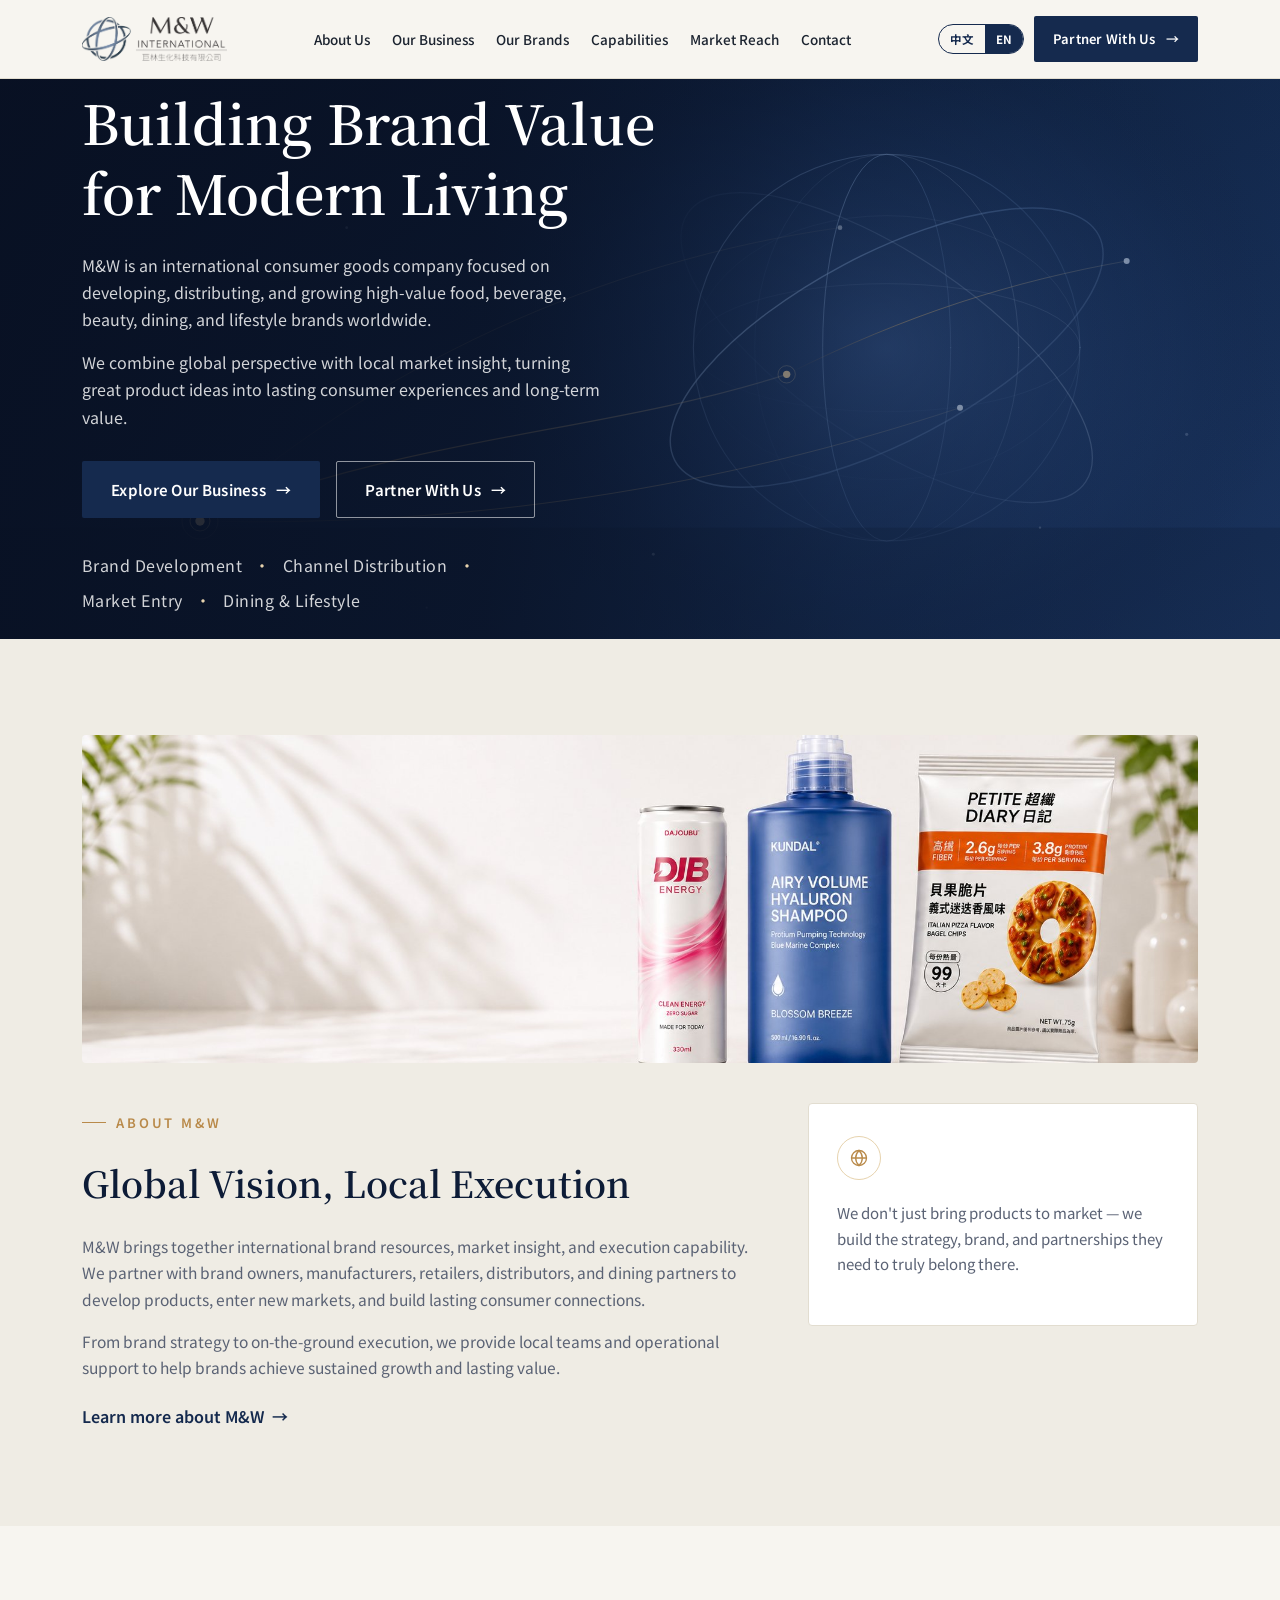
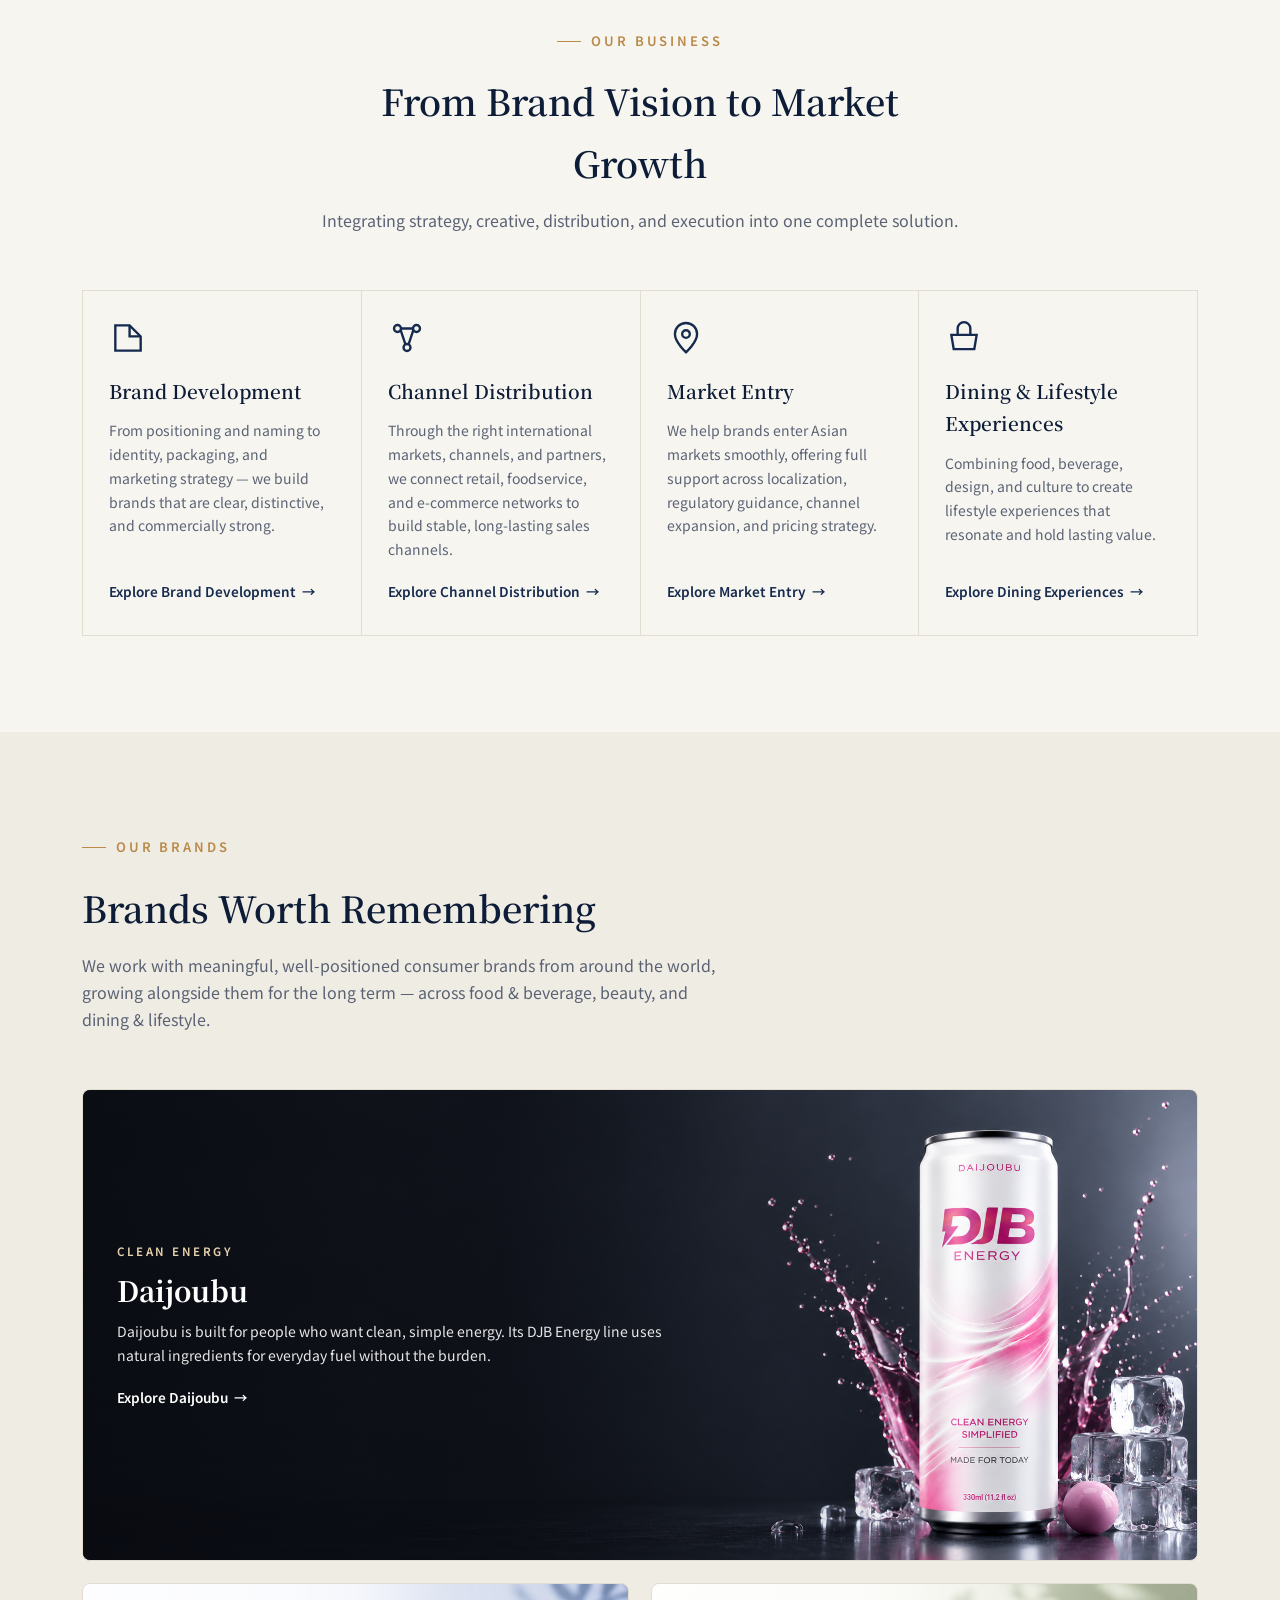
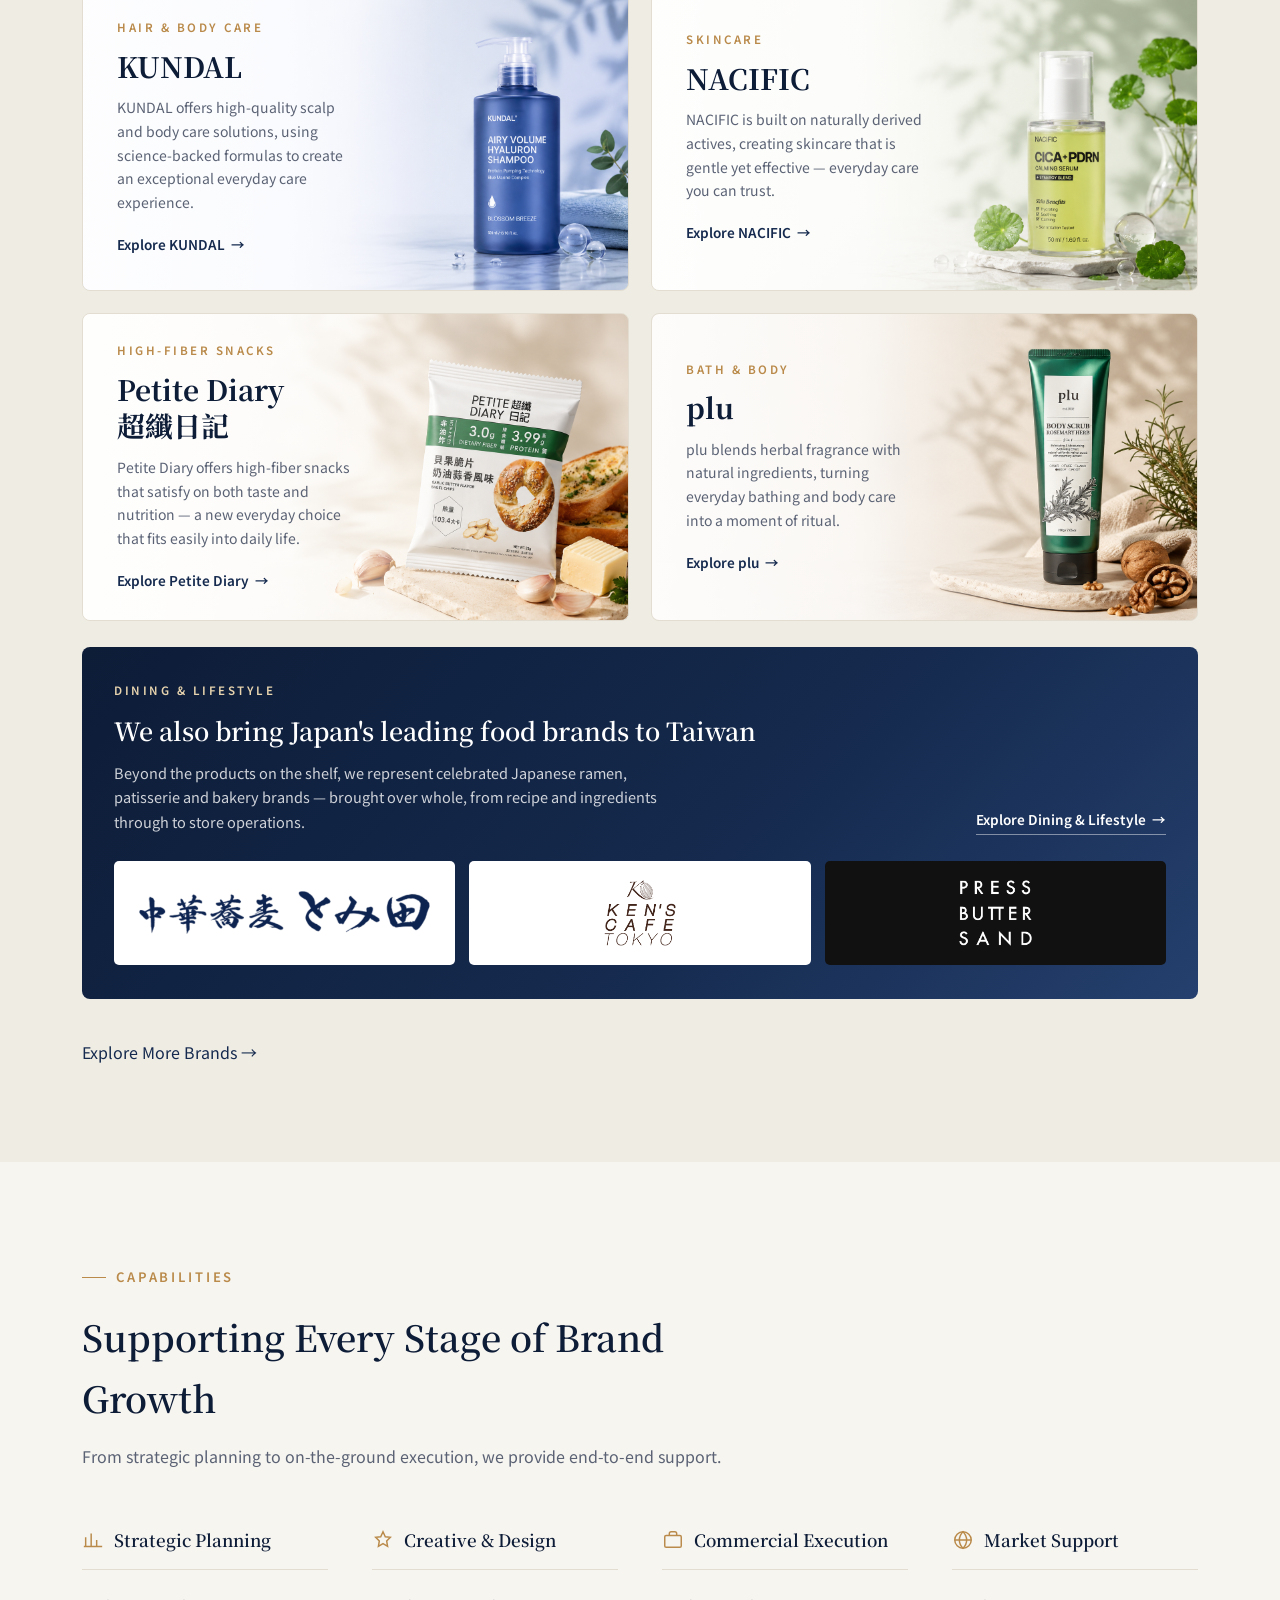
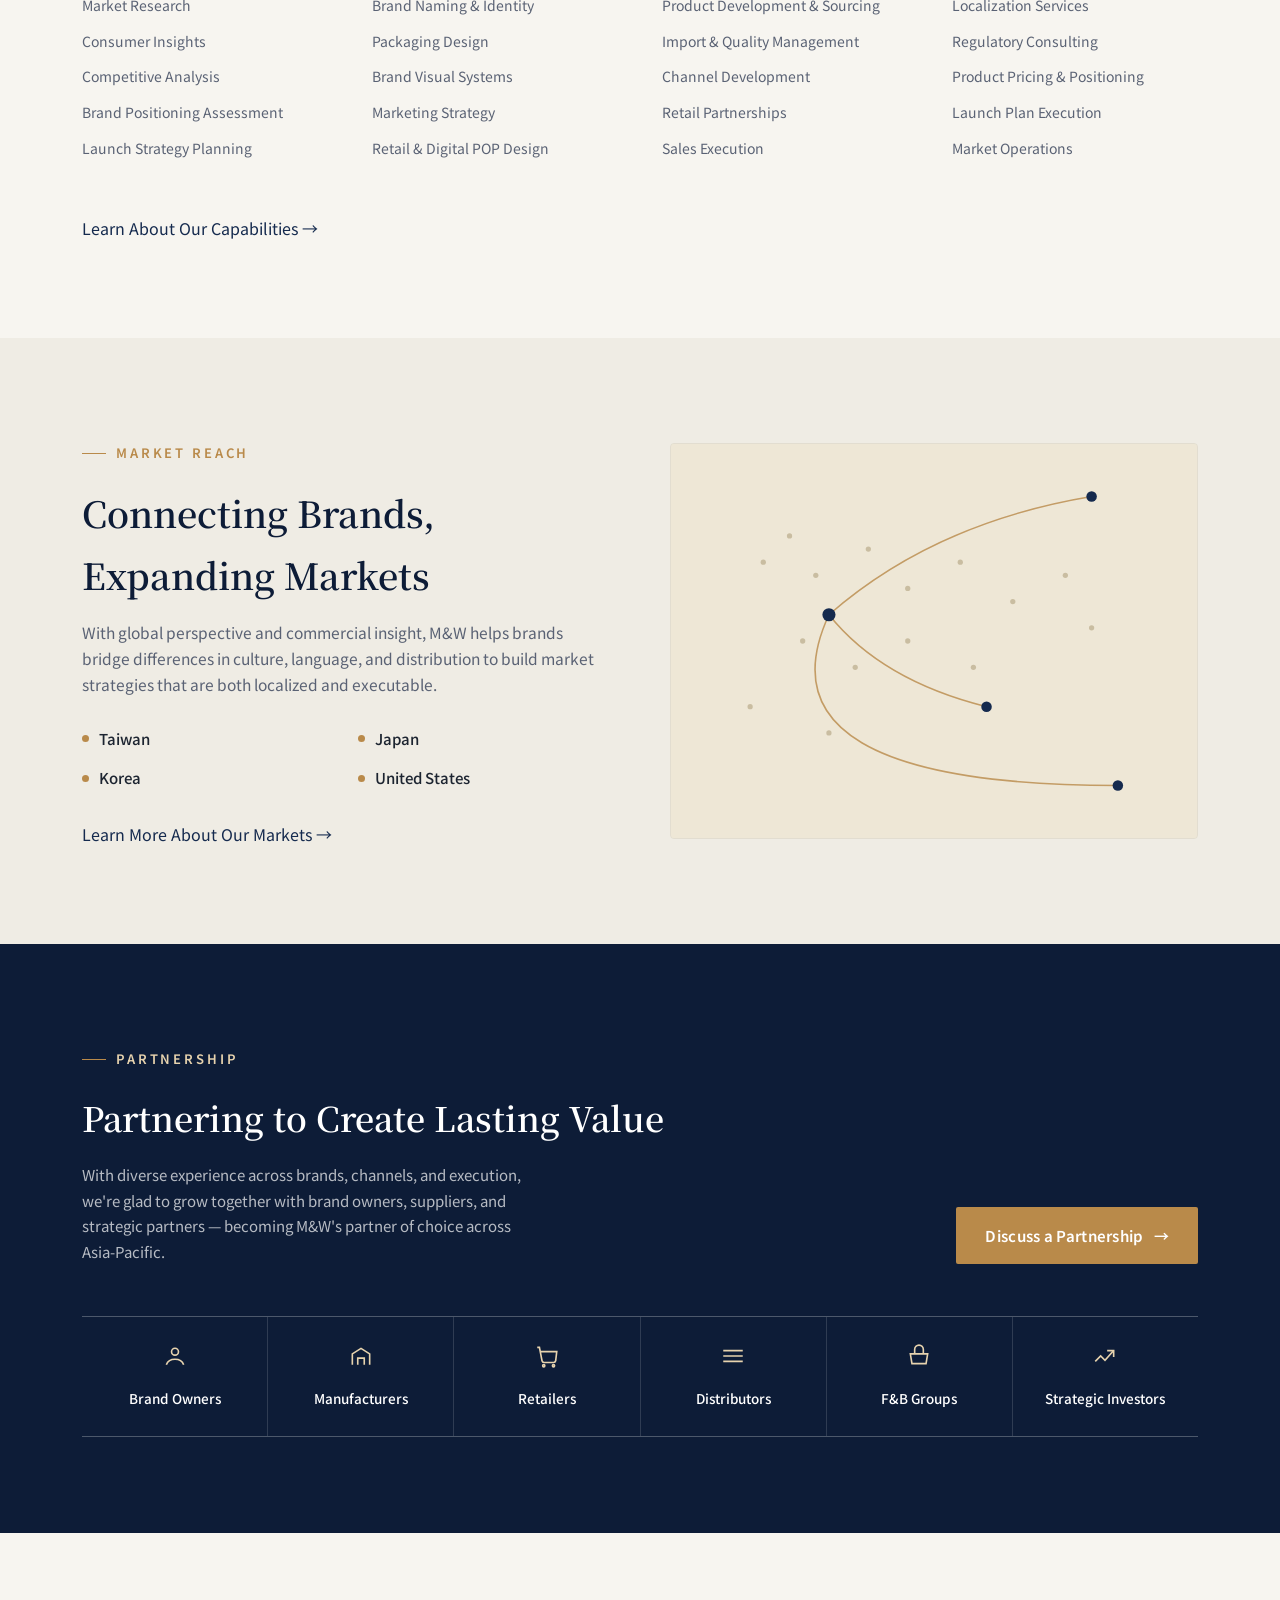
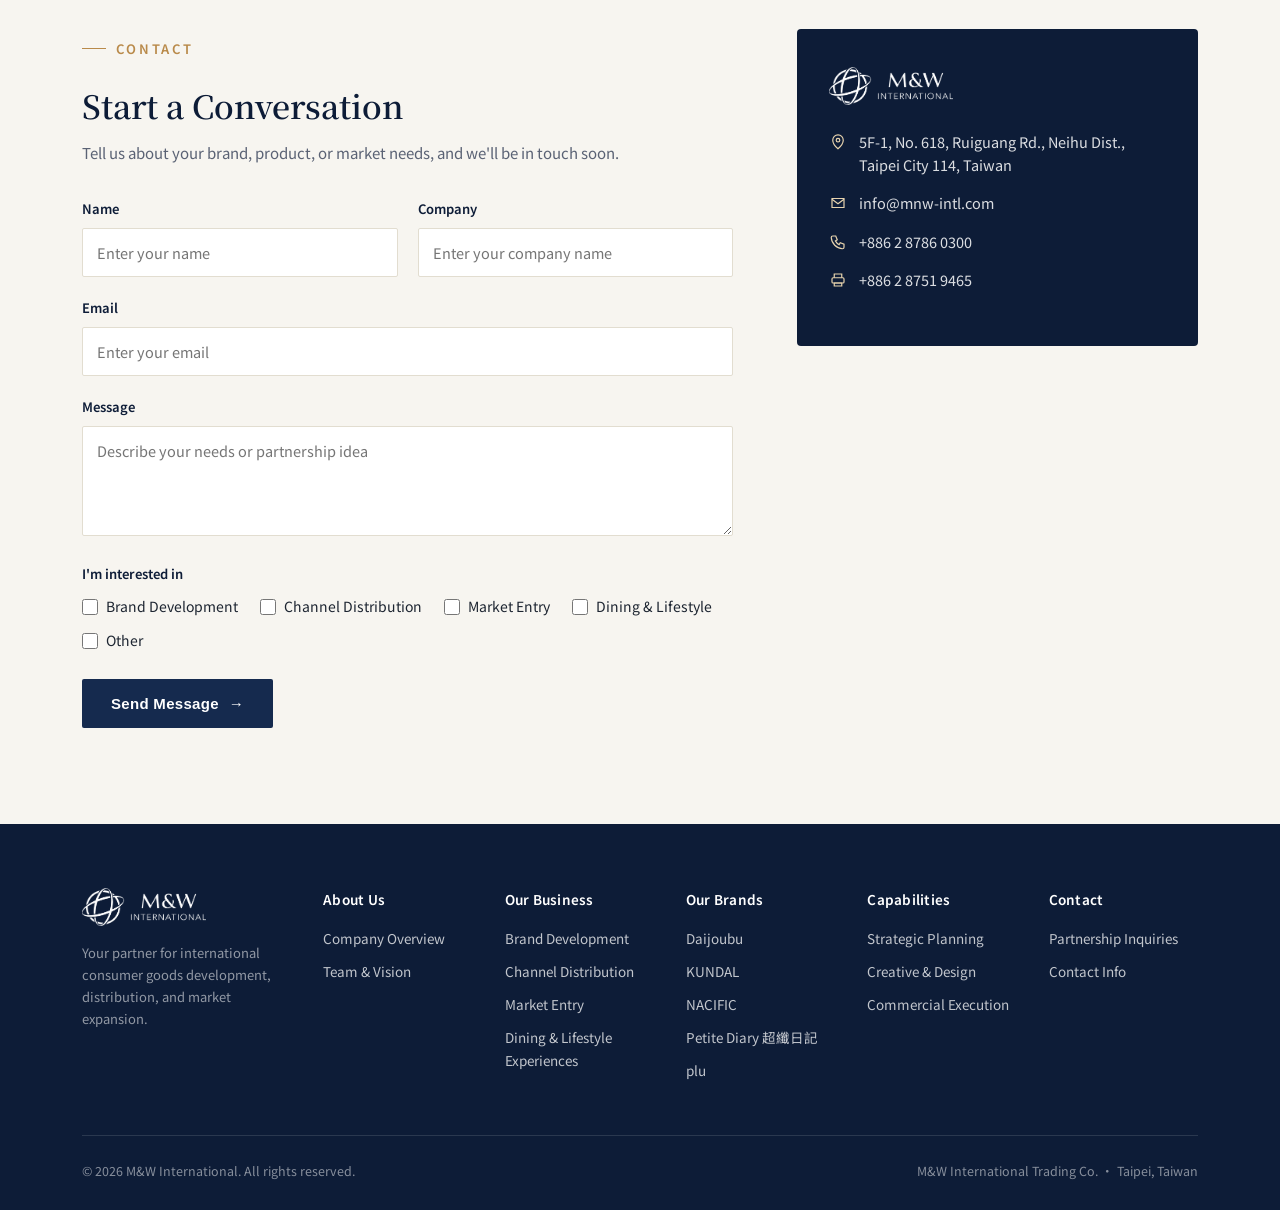
==== index.html @ c2cd9f75 "Add files via upload" ====
<!DOCTYPE html>
<html lang="zh-Hant">
<head>
<meta charset="UTF-8">
<meta name="viewport" content="width=device-width, initial-scale=1.0">
<title id="pageTitle">M&W International 巨林生化科技有限公司</title>
<meta id="pageDesc" name="description" content="M&W International — 國際消費品開發、代理與市場拓展夥伴，專注食品、飲品、美容、餐飲與生活風格品牌。">
<link rel="preconnect" href="https://fonts.googleapis.com">
<link rel="preconnect" href="https://fonts.gstatic.com" crossorigin>
<link href="https://fonts.googleapis.com/css2?family=Noto+Serif+TC:wght@500;600;700&family=Noto+Sans+TC:wght@300;400;500;600;700&display=swap" rel="stylesheet">
<style>
  :root{
    --navy:#152a4e;
    --navy-deep:#0d1c37;
    --navy-mid:#25406e;
    --paper:#f7f5f0;
    --paper-alt:#efece4;
    --ink:#1c2430;
    --ink-soft:#5a6274;
    --line:#e2ddd0;
    --gold:#b98a4a;
    --gold-soft:#e7d3ae;
    --djb:#e0388a;
    --kundal:#4c3080;
    --diary:#c96a34;
    --radius:2px;
  }
  *{box-sizing:border-box;margin:0;padding:0;}
  html{scroll-behavior:smooth;}
  body{
    font-family:'Noto Sans TC', sans-serif;
    color:var(--ink);
    background:var(--paper);
    line-height:1.7;
    -webkit-font-smoothing:antialiased;
  }
  h1,h2,h3,.serif{font-family:'Noto Serif TC', serif;}
  a{color:inherit;text-decoration:none;}
  img{max-width:100%;display:block;}
  ul{list-style:none;}
  .wrap{max-width:1180px;margin:0 auto;padding:0 32px;}
  .eyebrow{
    display:inline-flex;align-items:center;gap:10px;
    font-size:13px;letter-spacing:.22em;text-transform:uppercase;
    color:var(--gold);font-weight:600;margin-bottom:18px;
  }
  .eyebrow::before{content:"";width:24px;height:1px;background:var(--gold);}
  section{padding:96px 0;}
  .btn{
    display:inline-flex;align-items:center;gap:10px;
    padding:15px 28px;font-size:15px;font-weight:600;letter-spacing:.02em;
    border-radius:var(--radius);cursor:pointer;border:1px solid transparent;
    transition:transform .25s ease, background .25s ease, color .25s ease, border-color .25s ease;
  }
  .btn:hover{transform:translateY(-2px);}
  .btn-primary{background:var(--navy);color:#fff;}
  .btn-primary:hover{background:var(--navy-deep);}
  .btn-outline{border-color:var(--navy);color:var(--navy);}
  .btn-outline:hover{background:var(--navy);color:#fff;}
  .btn-gold{background:var(--gold);color:#fff;}
  .btn-gold:hover{background:#a3763b;}
  .btn-ghost-white{border-color:rgba(255,255,255,.5);color:#fff;}
  .btn-ghost-white:hover{background:#fff;color:var(--navy);}
  .arrow{transition:transform .25s ease;}
  .btn:hover .arrow{transform:translateX(4px);}

  /* Header */
  header{
    position:sticky;top:0;z-index:100;background:rgba(247,245,240,.92);
    backdrop-filter:blur(10px);border-bottom:1px solid var(--line);
  }
  .nav-inner{display:flex;align-items:center;justify-content:space-between;height:78px;gap:14px;}
  .logo{display:flex;align-items:center;gap:10px;flex:none;}
  .logo-mark{width:32px;height:32px;flex:none;}
  .logo-img{height:44px;width:auto;display:block;}
  .logo-on-dark{display:inline-flex;}
  .logo-on-dark .logo-img{height:38px;}
  nav.primary ul{display:flex;gap:22px;font-size:13.5px;font-weight:500;white-space:nowrap;}
  nav.primary a{position:relative;padding:4px 0;color:var(--ink);}
  nav.primary a::after{content:"";position:absolute;left:0;bottom:-2px;width:0;height:1px;background:var(--navy);transition:width .25s ease;}
  nav.primary a:hover::after{width:100%;}
  .nav-cta{display:flex;align-items:center;gap:10px;flex:none;}
  .nav-cta .btn{padding:11px 18px;font-size:13px;white-space:nowrap;}
  .menu-toggle{display:none;background:none;border:none;cursor:pointer;padding:6px;}
  .menu-toggle span{display:block;width:22px;height:2px;background:var(--navy);margin:5px 0;transition:.25s;}

  /* Language toggle */
  .lang-toggle{
    display:flex;align-items:center;border:1px solid var(--navy);border-radius:20px;
    overflow:hidden;font-size:11.5px;font-weight:700;letter-spacing:.02em;flex:none;
  }
  .lang-toggle button{
    background:none;border:none;padding:6px 11px;cursor:pointer;color:var(--navy);
    font-family:inherit;font-size:11.5px;font-weight:700;transition:background .2s ease,color .2s ease;
  }
  .lang-toggle button.active{background:var(--navy);color:#fff;}

  /* Hero */
  .hero{position:relative;overflow:hidden;height:560px;}
  .hero-bg{position:absolute;inset:0;z-index:0;}
  .hero-bg img{width:100%;height:100%;object-fit:cover;object-position:50% 45%;display:block;}
  .hero-scrim{
    position:absolute;inset:0;z-index:1;
    background:linear-gradient(100deg,
      var(--paper) 0%,
      var(--paper) 38%,
      rgba(247,245,240,.75) 46%,
      transparent 58%);
  }
  .hero-inner{position:relative;z-index:2;height:100%;display:flex;align-items:center;}
  .hero-copy{max-width:600px;}
  .hero-scrim{position:absolute;inset:0;z-index:1;
    background:linear-gradient(90deg,rgba(8,16,34,.92) 0%,rgba(8,16,34,.78) 38%,rgba(8,16,34,.35) 66%,rgba(8,16,34,.12) 100%);}
  .hero h1{font-size:clamp(30px,4.4vw,54px);font-weight:600;line-height:1.28;color:#fff;margin-bottom:26px;}
  .hero p{color:rgba(255,255,255,.82);font-size:16px;max-width:520px;margin-bottom:16px;}
  .hero-actions{display:flex;gap:16px;margin:30px 0 34px;flex-wrap:wrap;}
  .hero-tags{display:flex;flex-wrap:wrap;gap:8px 0;font-size:13px;color:rgba(255,255,255,.7);letter-spacing:.03em;}
  .hero .btn-outline{border-color:rgba(255,255,255,.55);color:#fff;}
  .hero .btn-outline:hover{background:#fff;color:var(--navy);}
  .hero-tags span::after{content:"·";margin:0 12px;color:var(--gold-soft);}
  .hero-tags span:last-child::after{content:"";margin:0;}

  /* About */
  .about{background:var(--paper-alt);}
  .about-photo-wide{aspect-ratio:3.4/1;border-radius:4px;overflow:hidden;margin-bottom:40px;}
  .about-photo-wide img{width:100%;height:100%;object-fit:cover;display:block;}
  .about-content-grid{display:grid;grid-template-columns:1.4fr .8fr;gap:44px;align-items:start;}
  .about h2{font-size:clamp(24px,3vw,36px);font-weight:600;color:var(--navy-deep);margin-bottom:20px;}
  .about p{color:var(--ink-soft);margin-bottom:16px;font-size:15.5px;}
  .about .more{display:inline-flex;align-items:center;gap:8px;color:var(--navy);font-weight:600;margin-top:6px;}
  .about-box{background:#fff;border:1px solid var(--line);padding:32px 28px;border-radius:4px;}
  .about-box .icon{width:44px;height:44px;border:1px solid var(--gold-soft);border-radius:50%;display:flex;align-items:center;justify-content:center;margin-bottom:20px;color:var(--gold);}
  .about-box p{font-size:15px;color:var(--ink-soft);}

  /* Business cards */
  .section-head{max-width:640px;margin-bottom:56px;}
  .section-head h2{font-size:clamp(24px,3vw,36px);font-weight:600;color:var(--navy-deep);margin-bottom:14px;}
  .section-head p{color:var(--ink-soft);font-size:16px;}
  .center{text-align:center;margin-left:auto;margin-right:auto;}

  .biz-grid{display:grid;grid-template-columns:repeat(4,1fr);gap:1px;background:var(--line);border:1px solid var(--line);}
  .biz-card{background:var(--paper);padding:0;display:flex;flex-direction:column;}
  .biz-body{padding:28px 26px 32px;flex:1;display:flex;flex-direction:column;}
  .biz-icon{width:38px;height:38px;color:var(--navy);margin-bottom:18px;}
  .biz-body h3{font-family:'Noto Serif TC',serif;font-size:19px;font-weight:600;color:var(--navy-deep);margin-bottom:12px;}
  .biz-body p{font-size:14px;color:var(--ink-soft);flex:1;margin-bottom:18px;}
  .biz-link{font-size:13.5px;font-weight:600;color:var(--navy);display:inline-flex;align-items:center;gap:6px;}
  .biz-link .arrow{transition:transform .25s ease;}
  .biz-card:hover .biz-link .arrow{transform:translateX(4px);}

  /* Brands */
  .brands{background:var(--paper-alt);}
  .brand-grid{display:grid;grid-template-columns:repeat(2,1fr);gap:22px;margin-top:8px;}
  .brand-card{
    position:relative;display:block;border-radius:8px;overflow:hidden;
    background-size:cover;background-position:82% center;background-repeat:no-repeat;
    text-decoration:none;border:1px solid var(--line);
    aspect-ratio:16/9;
    transition:transform .35s ease, box-shadow .35s ease;
  }
  .brand-card.is-featured{grid-column:1 / -1;aspect-ratio:2.365/1;background-position:center center;}
  .brand-card::after{
    content:"";position:absolute;inset:0;z-index:1;pointer-events:none;
    transition:opacity .35s ease;
  }
  .brand-card:hover{transform:translateY(-6px);box-shadow:0 18px 40px rgba(21,42,78,.18);}
  .brand-card-inner{
    position:relative;z-index:2;height:100%;
    display:flex;flex-direction:column;justify-content:center;
    padding:38px 34px;max-width:56%;
  }
  .brand-card .kicker{font-size:11.5px;letter-spacing:.22em;text-transform:uppercase;margin-bottom:10px;font-weight:600;}
  .brand-card h3{font-family:'Noto Serif TC',serif;font-size:clamp(20px,2.2vw,28px);font-weight:700;margin-bottom:12px;line-height:1.3;}
  .brand-card p{font-size:14px;line-height:1.7;margin-bottom:18px;}
  .brand-card .biz-link{display:inline-flex;align-items:center;gap:6px;font-size:13.5px;font-weight:600;position:relative;z-index:2;}
  .brand-card:hover .biz-link .arrow{transform:translateX(4px);}

  /* dark artwork -> light type */
  .brand-card.on-dark::after{background:linear-gradient(90deg,rgba(8,10,16,.82) 0%,rgba(8,10,16,.62) 38%,rgba(8,10,16,.12) 62%,rgba(8,10,16,0) 80%);}
  .brand-card.on-dark .brand-card-inner{color:#fff;}
  .brand-card.on-dark .kicker{color:var(--gold-soft);}
  .brand-card.on-dark p{color:rgba(255,255,255,.9);}
  .brand-card.on-dark .biz-link{color:#fff;}

  /* light artwork -> dark type */
  .brand-card.on-light::after{background:linear-gradient(90deg,rgba(255,255,255,.92) 0%,rgba(255,255,255,.78) 38%,rgba(255,255,255,.25) 64%,rgba(255,255,255,0) 82%);}
  .brand-card.on-light .brand-card-inner{color:var(--ink);}
  .brand-card.on-light .kicker{color:var(--gold);}
  .brand-card.on-light h3{color:var(--navy-deep);}
  .brand-card.on-light p{color:var(--ink-soft);}
  .brand-card.on-light .biz-link{color:var(--navy);}

  .brand-djb{background-image:url('djb_background_wide.png');}
  .brand-kundal{background-image:url('kundal_background.png');}
  .brand-nacific{background-image:url('nacific_background.png');}
  .brand-diary{background-image:url('Petite_diary_background.png');}
  .brand-plu{background-image:url('plu_background.png');}

  /* Capabilities */
  .cap-grid{display:grid;grid-template-columns:repeat(4,1fr);gap:44px;margin-top:8px;}
  .cap-col h4{display:flex;align-items:center;gap:10px;font-family:'Noto Serif TC',serif;font-size:17px;font-weight:600;color:var(--navy-deep);margin-bottom:18px;padding-bottom:14px;border-bottom:1px solid var(--line);}
  .cap-col h4 .ic{width:22px;height:22px;color:var(--gold);flex:none;}
  .cap-col li{font-size:14px;color:var(--ink-soft);padding:6px 0;}
  .cap-foot{margin-top:48px;}

  /* Market */
  .market{background:var(--paper-alt);}
  .market-grid{display:grid;grid-template-columns:1fr 1fr;gap:60px;align-items:center;}
  .market-list{display:grid;grid-template-columns:1fr 1fr;gap:14px 24px;margin:28px 0 30px;}
  .market-list li{display:flex;align-items:center;gap:10px;font-size:15px;color:var(--ink);font-weight:500;}
  .market-list .dot{width:7px;height:7px;border-radius:50%;background:var(--gold);flex:none;}
  .map-wrap{aspect-ratio:4/3;border-radius:4px;overflow:hidden;background:#eee7d6;position:relative;border:1px solid var(--line);}

  /* CTA */
  .cta{background:var(--navy-deep);color:#fff;}
  .cta-top{display:flex;justify-content:space-between;align-items:flex-end;gap:40px;flex-wrap:wrap;margin-bottom:52px;}
  .cta h2{font-size:clamp(24px,3vw,34px);font-weight:600;margin-bottom:16px;}
  .cta-top p{color:rgba(255,255,255,.7);max-width:460px;font-size:15px;}
  .cta-actions{display:flex;gap:16px;flex:none;flex-wrap:wrap;}
  .partner-row{display:grid;grid-template-columns:repeat(6,1fr);gap:1px;background:rgba(255,255,255,.14);border-top:1px solid rgba(255,255,255,.14);border-bottom:1px solid rgba(255,255,255,.14);}
  .partner-cell{background:var(--navy-deep);padding:26px 10px;text-align:center;font-size:13.5px;font-weight:500;}
  .partner-cell .ic{width:26px;height:26px;margin:0 auto 12px;color:var(--gold-soft);}

  /* Contact */
  .contact-grid{display:grid;grid-template-columns:1.3fr .8fr;gap:64px;}
  .contact h2{font-size:clamp(22px,3vw,32px);font-weight:600;color:var(--navy-deep);margin-bottom:8px;}
  .contact-sub{color:var(--ink-soft);margin-bottom:32px;font-size:15px;}
  .field-row{display:grid;grid-template-columns:1fr 1fr;gap:20px;margin-bottom:20px;}
  label{display:block;font-size:13px;font-weight:600;color:var(--navy-deep);margin-bottom:8px;}
  input[type=text], input[type=email], textarea{
    width:100%;border:1px solid var(--line);background:#fff;padding:13px 14px;
    font-family:inherit;font-size:14.5px;border-radius:2px;color:var(--ink);
  }
  input:focus, textarea:focus{outline:2px solid var(--navy);outline-offset:1px;}
  textarea{resize:vertical;min-height:110px;}
  .checks{display:flex;flex-wrap:wrap;gap:10px 22px;margin:6px 0 26px;font-size:14px;color:var(--ink-soft);}
  .checks label{display:flex;align-items:center;gap:8px;font-weight:400;font-size:14px;color:var(--ink);margin:0;}
  .checks input{width:16px;height:16px;}
  /* Dining brands strip inside Our Brands */
  .dining-strip{display:block;margin-top:26px;padding:34px 32px;border-radius:8px;text-decoration:none;
    background:linear-gradient(135deg,#0d1c37 0%,#152a4e 58%,#25406e 100%);color:#fff;
    transition:transform .3s ease, box-shadow .3s ease;}
  .dining-strip:hover{transform:translateY(-4px);box-shadow:0 18px 38px rgba(21,42,78,.22);}
  .dining-strip-top{display:flex;justify-content:space-between;align-items:flex-end;gap:24px;flex-wrap:wrap;margin-bottom:26px;}
  .dining-strip .kicker{display:block;font-size:11.5px;letter-spacing:.22em;text-transform:uppercase;
    color:var(--gold-soft);font-weight:600;margin-bottom:9px;}
  .dining-strip h3{font-family:'Noto Serif TC',serif;font-size:clamp(19px,2.1vw,25px);font-weight:600;margin-bottom:9px;}
  .dining-strip p{font-size:14.5px;color:rgba(255,255,255,.8);max-width:560px;line-height:1.7;}
  .dining-strip .biz-link{color:#fff;border-bottom:1px solid rgba(255,255,255,.45);padding-bottom:3px;white-space:nowrap;}
  .dining-strip:hover .biz-link{border-bottom-color:#fff;}
  .dining-strip:hover .biz-link .arrow{transform:translateX(4px);}
  .dining-logos{display:grid;grid-template-columns:repeat(3,1fr);gap:14px;}
  .dining-logo{background:#fff;border-radius:5px;height:104px;display:flex;align-items:center;justify-content:center;padding:18px 22px;}
  .dining-logo.on-dark{background:#111;}
  .dining-logo img{max-width:100%;max-height:100%;object-fit:contain;}
  @media (max-width:640px){
    .dining-strip{padding:26px 20px;}
    .dining-logos{grid-template-columns:1fr;}
    .dining-logo{height:88px;}
  }
  .form-msg{margin-top:14px;font-size:14px;display:none;}
  .form-msg.ok{color:#2c7a4b;display:block;}
  .form-msg.pending{color:var(--ink-soft);display:block;}
  .form-msg.err{color:#b3261e;display:block;}
  #submitBtn[disabled]{opacity:.55;cursor:not-allowed;transform:none;}

  .contact-info{background:var(--navy-deep);color:#fff;padding:38px 32px;border-radius:4px;height:fit-content;}
  .contact-info .logo-text .en{color:#fff;}
  .contact-info .logo-text .zh{color:rgba(255,255,255,.6);}
  .contact-info .logo{margin-bottom:26px;}
  .contact-info .ci-line{display:flex;gap:12px;align-items:flex-start;font-size:14.5px;margin-bottom:16px;color:rgba(255,255,255,.85);line-height:1.55;}
  .ci-line .ic{flex:none;margin-top:2px;}
  .contact-info .ic{width:18px;height:18px;flex:none;margin-top:2px;color:var(--gold-soft);}
  .contact-info a.ln{display:inline-flex;align-items:center;gap:8px;margin-top:10px;font-weight:600;color:#fff;}

  .hp{position:absolute;left:-9999px;opacity:0;height:0;width:0;}

  /* Footer */
  footer{background:var(--navy-deep);color:rgba(255,255,255,.75);padding:64px 0 28px;}
  .footer-grid{display:grid;grid-template-columns:1.4fr repeat(5,1fr);gap:32px;padding-bottom:44px;border-bottom:1px solid rgba(255,255,255,.12);}
  footer .logo-text .en{color:#fff;}
  footer .logo-text .zh{color:rgba(255,255,255,.55);}
  footer h5{font-size:13.5px;font-weight:600;color:#fff;margin-bottom:16px;letter-spacing:.02em;}
  footer li{font-size:13.5px;margin-bottom:10px;}
  footer li a:hover{color:#fff;}
  .footer-bottom{display:flex;justify-content:space-between;padding-top:24px;font-size:12.5px;color:rgba(255,255,255,.5);flex-wrap:wrap;gap:10px;}

  .skip-link{position:absolute;left:-999px;top:0;background:#fff;color:var(--navy);padding:10px 16px;z-index:1000;}
  .skip-link:focus{left:12px;top:12px;}

  @media (max-width:960px){
    .about-content-grid{grid-template-columns:1fr;}
    .about-photo-wide{aspect-ratio:16/9;}
    .biz-grid{grid-template-columns:repeat(2,1fr);}
    .brand-grid{grid-template-columns:1fr;}
    .brand-card{aspect-ratio:16/11;background-position:88% center;}
    .brand-card.is-featured{aspect-ratio:16/11;background-position:88% center;}
    .brand-card-inner{padding:26px 22px;max-width:66%;}
    .brand-card p{font-size:13px;}
    .cap-grid{grid-template-columns:repeat(2,1fr);gap:32px;}
    .market-grid{grid-template-columns:1fr;}
    .partner-row{grid-template-columns:repeat(3,1fr);}
    .contact-grid{grid-template-columns:1fr;}
    .footer-grid{grid-template-columns:repeat(3,1fr);}
    nav.primary, .nav-cta .btn-outline-desktop{display:none;}
  }
  @media (max-width:820px){
    .hero{height:auto;padding:64px 0 64px;}
    .hero-inner{height:auto;display:block;}
    .hero-bg{position:static;inset:auto;top:auto;bottom:auto;left:auto;right:auto;aspect-ratio:16/10;margin-bottom:32px;}
    .hero-scrim{display:none;}
    .hero-copy{max-width:100%;}
    .hero h1{color:var(--navy-deep);}
    .hero p{color:var(--ink-soft);}
    .hero-tags{color:var(--ink-soft);}
    .hero .btn-outline{border-color:var(--navy);color:var(--navy);}
    .hero-bg{border-radius:4px;overflow:hidden;}
  }
  @media (max-width:640px){
    section{padding:64px 0;}
    .wrap{padding:0 20px;}
    nav.primary{display:none;}
    .menu-toggle{display:block;}
    .nav-cta .btn{padding:11px 18px;font-size:13.5px;}
    .biz-grid{grid-template-columns:1fr;}
    .cap-grid{grid-template-columns:1fr 1fr;}
    .field-row{grid-template-columns:1fr;}
    .footer-grid{grid-template-columns:1fr 1fr;}
    .partner-row{grid-template-columns:repeat(2,1fr);}
    .cta-top{flex-direction:column;align-items:flex-start;}
    .lang-toggle button{padding:6px 10px;}
  }
  @media (prefers-reduced-motion: reduce){
    html{scroll-behavior:auto;}
    *{transition:none !important;}
  }
</style>
</head>
<body>
<a class="skip-link" href="#main" data-i18n="skip">跳至主要內容</a>

<header>
  <div class="wrap nav-inner">
    <a class="logo" href="#top">
      <img class="logo-img" src="mw-logo-cn.png" alt="M&amp;W International 巨林生化科技有限公司">
    </a>
    <nav class="primary" aria-label="Main navigation">
      <ul>
        <li><a href="#about" data-i18n="navAbout">關於我們</a></li>
        <li><a href="#business" data-i18n="navBusiness">我們的事業</a></li>
        <li><a href="#brands" data-i18n="navBrands">品牌產品</a></li>
        <li><a href="#capabilities" data-i18n="navCapabilities">核心能力</a></li>
        <li><a href="#market" data-i18n="navMarket">市場布局</a></li>
        <li><a href="#contact" data-i18n="navContact">聯絡我們</a></li>
      </ul>
    </nav>
    <div class="nav-cta">
      <div class="lang-toggle" role="group" aria-label="Language / 語言">
        <button type="button" id="langZh" class="active" aria-pressed="true">中文</button>
        <button type="button" id="langEn" aria-pressed="false">EN</button>
      </div>
      <a class="btn btn-primary btn-outline-desktop" href="#contact"><span data-i18n="navCta">合作夥伴洽談</span> <span class="arrow">→</span></a>
      <button class="menu-toggle" id="menuToggle" aria-label="Open menu" aria-expanded="false" aria-controls="mobileNav">
        <span></span><span></span><span></span>
      </button>
    </div>
  </div>
  <nav id="mobileNav" class="primary" aria-label="Mobile navigation" style="display:none;padding:0 32px 24px;">
    <ul style="flex-direction:column;gap:18px;">
      <li><a href="#about" data-i18n="navAbout">關於我們</a></li>
      <li><a href="#business" data-i18n="navBusiness">我們的事業</a></li>
      <li><a href="#brands" data-i18n="navBrands">品牌產品</a></li>
      <li><a href="#capabilities" data-i18n="navCapabilities">核心能力</a></li>
      <li><a href="#market" data-i18n="navMarket">市場布局</a></li>
      <li><a href="#contact" data-i18n="navContact">聯絡我們</a></li>
    </ul>
  </nav>
</header>

<main id="main">

<!-- HERO -->
<section class="hero" id="top">
  <div class="hero-bg" role="img" data-i18n-aria="heroArtAlt" aria-label="M&W 國際通路網絡示意圖">
    <img id="heroBgImg" src="hero-network.svg" alt="">
  </div>
  <div class="hero-scrim"></div>
  <div class="wrap hero-inner">
    <div class="hero-copy">
      <h1 data-i18n-html="heroH1">打造現代生活的<br>品牌價值</h1>
      <p data-i18n="heroP1">M&amp;W 於2010年成立，創立DJB自有品牌長期深耕飲品市場，2020年與國際知名品牌合作代理。M&amp;W專注於產品開發並與成長具高附加價值的食品、飲品、美容、餐飲與生活風格品牌結合，拓展全球市場。</p>
      <p data-i18n="heroP2">我們結合全球視野與市場洞察，將優質產品轉化為消費優質體驗，創造美好的價值。</p>
      <div class="hero-actions">
        <a class="btn btn-primary" href="#business"><span data-i18n="heroBtn1">探索我們的事業</span> <span class="arrow">→</span></a>
        <a class="btn btn-outline" href="#contact"><span data-i18n="navCta">合作夥伴洽談</span> <span class="arrow">→</span></a>
      </div>
      <p class="hero-tags">
        <span data-i18n="tag1">品牌開發</span><span data-i18n="tag2">通路代理</span><span data-i18n="tag3">市場進入</span><span data-i18n="tag4">餐飲與生活體驗</span>
      </p>
    </div>
  </div>
</section>

<!-- ABOUT -->
<section class="about" id="about">
  <div class="wrap">
    <div class="about-photo-wide" role="img" data-i18n-aria="aboutPhotoAlt" aria-label="M&W 旗下與代理品牌的產品實拍">
      <img src="about-products.jpg" alt="">
    </div>
    <div class="about-content-grid">
      <div>
        <span class="eyebrow" data-i18n="aboutEyebrow">關於 M&amp;W</span>
        <h2 data-i18n="aboutH2">全球思維，在地實踐</h2>
        <p data-i18n="aboutP1">M&amp;W 集團擁有國際品牌資源、市場洞察與執行力，我們與品牌擁有者、製造商、零售商、通路商及餐飲夥伴合作，共同開發產品、導入市場，並建立長久與消費者的互動連結。</p>
        <p data-i18n="aboutP2">無論品牌策略到實際執行，我們都能提供專業團隊與營運後勤支援，協助品牌實現穩定的成長與價值累積。</p>
        <a class="more" href="#business"><span data-i18n="aboutLink">深入了解 M&amp;W</span> <span class="arrow">→</span></a>
      </div>
      <div class="about-box">
        <div class="icon">
          <svg width="20" height="20" viewBox="0 0 24 24" fill="none" stroke="currentColor" stroke-width="1.6"><circle cx="12" cy="12" r="9"/><path d="M3 12h18M12 3c2.6 2.6 4 6 4 9s-1.4 6.4-4 9c-2.6-2.6-4-6-4-9s1.4-6.4 4-9z"/></svg>
        </div>
        <p data-i18n="aboutBox">我們不只是把產品帶進市場，更在打造能在市場中被接受的，策略、品牌、夥伴關係與體驗。</p>
      </div>
    </div>
  </div>
</section>

<!-- BUSINESS -->
<section id="business">
  <div class="wrap">
    <div class="section-head center">
      <span class="eyebrow" style="justify-content:center;" data-i18n="navBusiness">我們的事業</span>
      <h2 data-i18n="bizH2">從品牌願景到市場成長</h2>
      <p data-i18n="bizSub">整合策略、創意、通路與執行，提供一站式解決方案。</p>
    </div>
    <div class="biz-grid">
      <div class="biz-card">
        <div class="biz-body">
          <svg class="biz-icon" viewBox="0 0 24 24" fill="none" stroke="currentColor" stroke-width="1.5"><path d="M4 4h9l7 7v9H4z"/><path d="M13 4v7h7"/></svg>
          <h3 data-i18n="biz1Title">品牌開發</h3>
          <p data-i18n="biz1Desc">從定位、命名、品牌識別、包裝設計到行銷策略，打造清晰、具差異化且具商業力的品牌。</p>
          <a class="biz-link" href="#brands"><span data-i18n="biz1Link">探索品牌開發</span> <span class="arrow">→</span></a>
        </div>
      </div>
      <div class="biz-card">
        <div class="biz-body">
          <svg class="biz-icon" viewBox="0 0 24 24" fill="none" stroke="currentColor" stroke-width="1.5"><circle cx="6" cy="6" r="2.2"/><circle cx="18" cy="6" r="2.2"/><circle cx="12" cy="18" r="2.2"/><path d="M8 7l3 9M16 7l-3 9M8.2 6h7.6"/></svg>
          <h3 data-i18n="biz2Title">通路代理</h3>
          <p data-i18n="biz2Desc">透過國際優質且合適的市場、通路與夥伴，連結零售、餐飲通路與電商網路，建立穩定且長效的銷售網路。</p>
          <a class="biz-link" href="#market"><span data-i18n="biz2Link">探索通路代理</span> <span class="arrow">→</span></a>
        </div>
      </div>
      <div class="biz-card">
        <div class="biz-body">
          <svg class="biz-icon" viewBox="0 0 24 24" fill="none" stroke="currentColor" stroke-width="1.5"><path d="M12 21s7-6.2 7-11.5A7 7 0 0 0 5 9.5C5 14.8 12 21 12 21z"/><circle cx="12" cy="9.5" r="2.4"/></svg>
          <h3 data-i18n="biz3Title">市場進入</h3>
          <p data-i18n="biz3Desc">協助品牌順利進入亞洲市場，提供在地化、法規諮詢、通路拓展、定價策略等市場導入全方位支援。</p>
          <a class="biz-link" href="#market"><span data-i18n="biz3Link">探索市場進入</span> <span class="arrow">→</span></a>
        </div>
      </div>
      <div class="biz-card">
        <div class="biz-body">
          <svg class="biz-icon" viewBox="0 0 24 24" fill="none" stroke="currentColor" stroke-width="1.5"><path d="M4 10h16l-1.5 9h-13z"/><path d="M8 10V6a4 4 0 0 1 8 0v4"/></svg>
          <h3 data-i18n="biz4Title">餐飲與生活體驗</h3>
          <p data-i18n="biz4Desc">結合餐飲、飲品、設計與文化，打造能引起共鳴且具有價值的生活風格體驗。</p>
          <a class="biz-link" href="dining.html"><span data-i18n="biz4Link">探索餐飲體驗</span> <span class="arrow">→</span></a>
        </div>
      </div>
    </div>
  </div>
</section>

<!-- BRANDS -->
<section class="brands" id="brands">
  <div class="wrap">
    <div class="section-head">
      <span class="eyebrow" data-i18n="navBrands">品牌產品</span>
      <h2 data-i18n="brandsH2">值得被記住的品牌</h2>
      <p data-i18n="brandsP">我們關注全球具品牌定位、深具意義的消費品品牌，攜手長期成長茁壯。產品涵蓋食品飲品、美容保養、餐飲與生活風格，滿足不同消費體驗。</p>
    </div>
    <div class="brand-grid">
      <a class="brand-card brand-djb on-dark is-featured" href="djb.html">
        <div class="brand-card-inner">
          <span class="kicker">Clean Energy</span>
          <h3>Daijoubu</h3>
          <p data-i18n="djbDesc">DJB Energy 為追求純淨能量、簡單健康的消費者設計，使用天然原料，零負擔的日常能量補給。</p>
          <span class="biz-link"><span data-i18n="djbLink">探索 Daijoubu</span> <span class="arrow">→</span></span>
        </div>
      </a>
      <a class="brand-card brand-kundal on-light" href="kundal.html">
        <div class="brand-card-inner">
          <span class="kicker">Hair &amp; Body Care</span>
          <h3>KUNDAL</h3>
          <p data-i18n="kundalDesc">KUNDAL 提供高品質的頭皮護理與身體保養方案，以科學配方打造出色且愉悅的日常保養體驗。</p>
          <span class="biz-link"><span data-i18n="kundalLink">探索 KUNDAL</span> <span class="arrow">→</span></span>
        </div>
      </a>
      <a class="brand-card brand-nacific on-light" href="nacific.html">
        <div class="brand-card-inner">
          <span class="kicker">Skincare</span>
          <h3>NACIFIC</h3>
          <p data-i18n="nacificDesc">NACIFIC 以天然植萃為核心，打造溫和且有效的肌膚保養方案，讓每日護膚成為安心的享受。</p>
          <span class="biz-link"><span data-i18n="nacificLink">探索 NACIFIC</span> <span class="arrow">→</span></span>
        </div>
      </a>
      <a class="brand-card brand-diary on-light" href="petite-diary.html">
        <div class="brand-card-inner">
          <span class="kicker">High-Fiber Snacks</span>
          <h3 data-i18n-html="diaryTitle">超纖日記<br>Petite Diary</h3>
          <p data-i18n="diaryDesc">超纖日記提供美味與纖維雙重滿足的高纖零食，兼顧美味與健康，是融入日常生活的飲食新選擇。</p>
          <span class="biz-link"><span data-i18n="diaryLink">探索超纖日記</span> <span class="arrow">→</span></span>
        </div>
      </a>
      <a class="brand-card brand-plu on-light" href="plu.html">
        <div class="brand-card-inner">
          <span class="kicker">Bath &amp; Body</span>
          <h3>plu</h3>
          <p data-i18n="pluDesc">plu 以草本香氛與天然成分，打造沐浴與身體保養的儀式感，讓日常清潔成為療癒時刻。</p>
          <span class="biz-link"><span data-i18n="pluLink">探索 plu</span> <span class="arrow">→</span></span>
        </div>
      </a>
    </div>
    <a class="dining-strip" href="dining.html">
      <div class="dining-strip-top">
        <div>
          <span class="kicker" data-i18n="diningStripKicker">餐飲與生活體驗</span>
          <h3 data-i18n="diningStripH3">我們也把日本頂尖的餐飲品牌帶進台灣</h3>
          <p data-i18n="diningStripP">除了架上的消費品，我們也引進日本備受肯定的拉麵、甜點與烘焙品牌，從食譜、原料到門市營運完整導入。</p>
        </div>
        <span class="biz-link"><span data-i18n="diningStripLink">探索餐飲與生活體驗</span> <span class="arrow">→</span></span>
      </div>
      <div class="dining-logos">
        <div class="dining-logo"><img src="logo-tomita.png" alt="中華蕎麥 とみ田"></div>
        <div class="dining-logo"><img src="logo-kens-cafe.png" alt="Ken's Cafe Tokyo"></div>
        <div class="dining-logo on-dark"><img src="logo-press-butter-sand.png" alt="PRESS BUTTER SAND"></div>
      </div>
    </a>
    <div style="margin-top:40px;">
      <a class="more" href="#contact" style="color:var(--navy);"><span data-i18n="brandsMore">探索更多品牌</span> <span class="arrow">→</span></a>
    </div>
  </div>
</section>

<!-- CAPABILITIES -->
<section id="capabilities">
  <div class="wrap">
    <div class="section-head">
      <span class="eyebrow" data-i18n="navCapabilities">核心能力</span>
      <h2 data-i18n="capH2">陪伴品牌成長的每一個階段</h2>
      <p data-i18n="capSub">從策略規劃到營運落地執行，我們提供全方位支援。</p>
    </div>
    <div class="cap-grid">
      <div class="cap-col">
        <h4><svg class="ic" viewBox="0 0 24 24" fill="none" stroke="currentColor" stroke-width="1.6"><path d="M4 19V9M10 19V5M16 19v-7M22 19H2"/></svg><span data-i18n="cap1Title">策略規劃</span></h4>
        <ul>
          <li data-i18n="cap1a">市場研究</li><li data-i18n="cap1b">消費者洞察</li><li data-i18n="cap1c">競品分析</li><li data-i18n="cap1d">品牌定位評估</li><li data-i18n="cap1e">上市策略規劃</li>
        </ul>
      </div>
      <div class="cap-col">
        <h4><svg class="ic" viewBox="0 0 24 24" fill="none" stroke="currentColor" stroke-width="1.6"><path d="M12 3l2.5 5.5L20 9l-4 4 1 6-5-3-5 3 1-6-4-4 5.5-.5z"/></svg><span data-i18n="cap2Title">創意設計</span></h4>
        <ul>
          <li data-i18n="cap2a">品牌命名與識別</li><li data-i18n="cap2b">包裝設計</li><li data-i18n="cap2c">品牌視覺規劃</li><li data-i18n="cap2d">行銷策略</li><li data-i18n="cap2e">零售與數位POP設計</li>
        </ul>
      </div>
      <div class="cap-col">
        <h4><svg class="ic" viewBox="0 0 24 24" fill="none" stroke="currentColor" stroke-width="1.6"><rect x="3" y="7" width="18" height="13" rx="1.5"/><path d="M8 7V5a2 2 0 0 1 2-2h4a2 2 0 0 1 2 2v2"/></svg><span data-i18n="cap3Title">商業執行</span></h4>
        <ul>
          <li data-i18n="cap3a">產品開發與採購</li><li data-i18n="cap3b">進口與品質管理</li><li data-i18n="cap3c">通路開發</li><li data-i18n="cap3d">零售夥伴合作</li><li data-i18n="cap3e">銷售執行</li>
        </ul>
      </div>
      <div class="cap-col">
        <h4><svg class="ic" viewBox="0 0 24 24" fill="none" stroke="currentColor" stroke-width="1.6"><circle cx="12" cy="12" r="9"/><path d="M3 12h18M12 3c2.6 2.6 4 6 4 9s-1.4 6.4-4 9c-2.6-2.6-4-6-4-9s1.4-6.4 4-9z"/></svg><span data-i18n="cap4Title">市場支援</span></h4>
        <ul>
          <li data-i18n="cap4a">在地化服務</li><li data-i18n="cap4b">法規諮詢</li><li data-i18n="cap4c">產品定價與定位</li><li data-i18n="cap4d">上市計劃執行</li><li data-i18n="cap4e">市場營運</li>
        </ul>
      </div>
    </div>
    <div class="cap-foot">
      <a class="more" href="#contact" style="color:var(--navy);"><span data-i18n="capMore">了解我們的核心能力</span> <span class="arrow">→</span></a>
    </div>
  </div>
</section>

<!-- MARKET -->
<section class="market" id="market">
  <div class="wrap market-grid">
    <div>
      <span class="eyebrow" data-i18n="navMarket">市場布局</span>
      <h2 style="font-size:clamp(24px,3vw,36px);font-weight:600;color:var(--navy-deep);margin-bottom:14px;" data-i18n="marketH2">連結品牌，拓展市場</h2>
      <p style="color:var(--ink-soft);font-size:15.5px;" data-i18n="marketP">M&amp;W 以國際視野與商業洞察力連接，協助品牌跨越文化、語言與通路差異，打造在地化且具執行力的市場策略。</p>
      <ul class="market-list">
        <li><span class="dot"></span><span data-i18n="mTaiwan">台灣</span></li>
        <li><span class="dot"></span><span data-i18n="mJapan">日本</span></li>
        <li><span class="dot"></span><span data-i18n="mKorea">韓國</span></li>
        <li><span class="dot"></span><span data-i18n="mUS">美國</span></li>
      </ul>
      <a class="more" href="#contact" style="color:var(--navy);"><span data-i18n="marketMore">了解更多市場</span> <span class="arrow">→</span></a>
    </div>
    <div class="map-wrap" role="img" data-i18n-aria="mapAlt" aria-label="亞太與北美市場連結示意地圖">
      <svg viewBox="0 0 400 300" width="100%" height="100%" xmlns="http://www.w3.org/2000/svg">
        <rect width="400" height="300" fill="#eee7d6"/>
        <g fill="#c9bda1">
          <circle cx="70" cy="90" r="2"/><circle cx="90" cy="70" r="2"/><circle cx="110" cy="100" r="2"/>
          <circle cx="150" cy="80" r="2"/><circle cx="180" cy="110" r="2"/><circle cx="220" cy="90" r="2"/>
          <circle cx="260" cy="120" r="2"/><circle cx="300" cy="100" r="2"/><circle cx="320" cy="140" r="2"/>
          <circle cx="100" cy="150" r="2"/><circle cx="140" cy="170" r="2"/><circle cx="180" cy="150" r="2"/>
          <circle cx="230" cy="170" r="2"/><circle cx="60" cy="200" r="2"/><circle cx="120" cy="220" r="2"/>
        </g>
        <g stroke="#b98a4a" stroke-width="1.2" fill="none" opacity=".8">
          <path d="M120 130 Q200 60 320 40"/>
          <path d="M120 130 Q160 180 240 200"/>
          <path d="M120 130 Q60 260 340 260"/>
        </g>
        <g fill="#152a4e">
          <circle cx="120" cy="130" r="5"/>
          <circle cx="320" cy="40" r="4"/>
          <circle cx="240" cy="200" r="4"/>
          <circle cx="340" cy="260" r="4"/>
        </g>
      </svg>
    </div>
  </div>
</section>

<!-- CTA -->
<section class="cta">
  <div class="wrap">
    <div class="cta-top">
      <div>
        <span class="eyebrow" style="color:var(--gold-soft);" data-i18n="ctaEyebrow">攜手合作</span>
        <h2 data-i18n="ctaH2">攜手合作，創造長遠價值</h2>
        <p data-i18n="ctaP">我們具備多元的品牌、通路與執行經驗，樂於與品牌所有者、供應商及策略夥伴共同成長，成為 M&amp;W 於亞太區域首選的合作夥伴。</p>
      </div>
      <div class="cta-actions">
        <a class="btn btn-gold" href="#contact"><span data-i18n="ctaBtn1">洽談合作機會</span> <span class="arrow">→</span></a>
      </div>
    </div>
    <div class="partner-row">
      <div class="partner-cell"><svg class="ic" viewBox="0 0 24 24" fill="none" stroke="currentColor" stroke-width="1.5"><circle cx="12" cy="8" r="3.2"/><path d="M4 20c1.5-4 5-5 8-5s6.5 1 8 5"/></svg><div data-i18n="p1">品牌擁有者</div></div>
      <div class="partner-cell"><svg class="ic" viewBox="0 0 24 24" fill="none" stroke="currentColor" stroke-width="1.5"><path d="M4 20V10l8-5 8 5v10"/><path d="M9 20v-6h6v6"/></svg><div data-i18n="p2">製造商</div></div>
      <div class="partner-cell"><svg class="ic" viewBox="0 0 24 24" fill="none" stroke="currentColor" stroke-width="1.5"><path d="M3 4h2l2.4 12.4A2 2 0 0 0 9.4 18H18a2 2 0 0 0 2-1.6L21 8H6"/><circle cx="9" cy="21" r="1"/><circle cx="18" cy="21" r="1"/></svg><div data-i18n="p3">零售商</div></div>
      <div class="partner-cell"><svg class="ic" viewBox="0 0 24 24" fill="none" stroke="currentColor" stroke-width="1.5"><path d="M3 7h18M3 12h18M3 17h18"/></svg><div data-i18n="p4">通路商</div></div>
      <div class="partner-cell"><svg class="ic" viewBox="0 0 24 24" fill="none" stroke="currentColor" stroke-width="1.5"><path d="M4 10h16l-1.5 9h-13z"/><path d="M8 10V6a4 4 0 0 1 8 0v4"/></svg><div data-i18n="p5">餐飲集團</div></div>
      <div class="partner-cell"><svg class="ic" viewBox="0 0 24 24" fill="none" stroke="currentColor" stroke-width="1.5"><path d="M3 17l5-5 4 4 8-9"/><path d="M14 7h6v6"/></svg><div data-i18n="p6">策略投資人</div></div>
    </div>
  </div>
</section>

<!-- CONTACT -->
<section id="contact">
  <div class="wrap contact-grid">
    <div class="contact">
      <span class="eyebrow" data-i18n="navContact">聯絡我們</span>
      <h2 data-i18n="contactH2">開始對話</h2>
      <p class="contact-sub" data-i18n="contactSub">告訴我們您的品牌、產品或市場需求，我們將盡快與您聯繫。</p>
      <form id="contactForm" novalidate>
        <div class="field-row">
          <div>
            <label for="name" data-i18n="lblName">姓名</label>
            <input type="text" id="name" name="name" data-i18n-placeholder="phName" placeholder="請輸入您的姓名" required>
          </div>
          <div>
            <label for="company" data-i18n="lblCompany">公司名稱</label>
            <input type="text" id="company" name="company" data-i18n-placeholder="phCompany" placeholder="請輸入公司名稱">
          </div>
        </div>
        <div class="field-row">
          <div style="grid-column:1/-1;">
            <label for="email" data-i18n="lblEmail">電子郵件</label>
            <input type="email" id="email" name="email" data-i18n-placeholder="phEmail" placeholder="請輸入電子郵件" required>
          </div>
        </div>
        <div style="margin-bottom:20px;">
          <label for="message" data-i18n="lblMessage">訊息</label>
          <textarea id="message" name="message" data-i18n-placeholder="phMessage" placeholder="請描述您的需求與合作想法" required></textarea>
        </div>
        <label style="margin-bottom:10px;" data-i18n="lblInterest">我有興趣於</label>
        <div class="checks">
          <label><input type="checkbox" name="interest" value="品牌開發"><span data-i18n="tag1">品牌開發</span></label>
          <label><input type="checkbox" name="interest" value="通路代理"><span data-i18n="tag2">通路代理</span></label>
          <label><input type="checkbox" name="interest" value="市場進入"><span data-i18n="tag3">市場進入</span></label>
          <label><input type="checkbox" name="interest" value="餐飲與生活體驗"><span data-i18n="tag4">餐飲與生活體驗</span></label>
          <label><input type="checkbox" name="interest" value="其他"><span data-i18n="tagOther">其他</span></label>
        </div>
        <!-- spam trap: hidden from people, tempting to bots -->
        <input type="checkbox" name="botcheck" class="hp" tabindex="-1" autocomplete="off" aria-hidden="true">
        <button class="btn btn-primary" id="submitBtn" type="submit"><span data-i18n="submitBtn">送出訊息</span> <span class="arrow">→</span></button>
        <p id="formMsg" class="form-msg" role="status"></p>
      </form>
    </div>
    <div class="contact-info">
      <div class="logo logo-on-dark">
        <img class="logo-img" src="mw-logo-en-white.png" alt="M&amp;W International">
      </div>
      <div class="ci-line"><svg class="ic" viewBox="0 0 24 24" fill="none" stroke="currentColor" stroke-width="1.6"><path d="M12 21s7-6.2 7-11.5A7 7 0 0 0 5 9.5C5 14.8 12 21 12 21z"/><circle cx="12" cy="9.5" r="2.4"/></svg><span data-i18n="ciAddress">台北市內湖區瑞光路618號5F-1</span></div>
      <div class="ci-line"><svg class="ic" viewBox="0 0 24 24" fill="none" stroke="currentColor" stroke-width="1.6"><path d="M4 6h16v12H4z"/><path d="M4 7l8 6 8-6"/></svg><span>info@mnw-intl.com</span></div>
      <div class="ci-line"><svg class="ic" viewBox="0 0 24 24" fill="none" stroke="currentColor" stroke-width="1.6"><path d="M5 4h4l2 5-2.5 1.5a12 12 0 0 0 5 5L15 13l5 2v4a2 2 0 0 1-2 2A16 16 0 0 1 3 6a2 2 0 0 1 2-2z"/></svg><span>+886 2 8786 0300</span></div>
      <div class="ci-line"><svg class="ic" viewBox="0 0 24 24" fill="none" stroke="currentColor" stroke-width="1.6"><path d="M7 9V4h10v5"/><rect x="4" y="9" width="16" height="7" rx="1.5"/><path d="M7 16h10v4H7z"/></svg><span>+886 2 8751 9465</span></div>
    </div>
  </div>
</section>

</main>

<footer>
  <div class="wrap">
    <div class="footer-grid">
      <div>
        <div class="logo logo-on-dark" style="margin-bottom:16px;">
          <img class="logo-img" src="mw-logo-en-white.png" alt="M&amp;W International">
        </div>
        <p style="font-size:13px;max-width:230px;color:rgba(255,255,255,.55);" data-i18n="footerTagline">國際消費品開發、代理與市場拓展夥伴。</p>
      </div>
      <div>
        <h5 data-i18n="navAbout">關於我們</h5>
        <ul><li><a href="#about" data-i18n="fCompanyOverview">公司介紹</a></li><li><a href="#about" data-i18n="fTeamVision">團隊與願景</a></li></ul>
      </div>
      <div>
        <h5 data-i18n="navBusiness">我們的事業</h5>
        <ul><li><a href="#business" data-i18n="biz1Title">品牌開發</a></li><li><a href="#business" data-i18n="biz2Title">通路代理</a></li><li><a href="#business" data-i18n="biz3Title">市場進入</a></li><li><a href="dining.html" data-i18n="biz4Title">餐飲與生活體驗</a></li></ul>
      </div>
      <div>
        <h5 data-i18n="navBrands">品牌產品</h5>
        <ul><li><a href="djb.html">Daijoubu</a></li><li><a href="kundal.html">KUNDAL</a></li><li><a href="nacific.html">NACIFIC</a></li><li><a href="petite-diary.html" data-i18n="fPetiteDiary">超纖日記 Petite Diary</a></li><li><a href="plu.html">plu</a></li></ul>
      </div>
      <div>
        <h5 data-i18n="navCapabilities">核心能力</h5>
        <ul><li><a href="#capabilities" data-i18n="cap1Title">策略規劃</a></li><li><a href="#capabilities" data-i18n="cap2Title">創意設計</a></li><li><a href="#capabilities" data-i18n="cap3Title">商業執行</a></li></ul>
      </div>
      <div>
        <h5 data-i18n="navContact">聯絡我們</h5>
        <ul><li><a href="#contact" data-i18n="fPartnerInquiries">合作洽談</a></li><li><a href="#contact" data-i18n="fContactInfo">聯絡資訊</a></li></ul>
      </div>
    </div>
    <div class="footer-bottom">
      <span data-i18n="copyright">© 2026 M&amp;W International. All rights reserved.</span>
      <span data-i18n="footerAddr">巨林生化科技有限公司・台北，台灣</span>
    </div>
  </div>
</footer>

<script>
  // ---------- i18n dictionary ----------
  const translations = {
    zh: {
      skip:"跳至主要內容", logoSub:"巨林生化科技有限公司",
      navAbout:"關於我們", navBusiness:"我們的事業", navBrands:"品牌產品", navCapabilities:"核心能力", navMarket:"市場布局", navContact:"聯絡我們", navCta:"合作夥伴洽談",
      heroH1:"打造現代生活的<br>品牌價值",
      heroP1:"M&W 於2010年成立，創立DJB自有品牌長期深耕飲品市場，2020年與國際知名品牌合作代理。M&W專注於產品開發並與成長具高附加價值的食品、飲品、美容、餐飲與生活風格品牌結合，拓展全球市場。",
      heroP2:"我們結合全球視野與市場洞察，將優質產品轉化為消費優質體驗，創造美好的價值。",
      heroBtn1:"探索我們的事業",
      tag1:"品牌開發", tag2:"通路代理", tag3:"市場進入", tag4:"餐飲與生活體驗", tagOther:"其他",
      heroArtAlt:"M&W 國際通路網絡示意圖",
      aboutPhotoAlt:"M&W 旗下與代理品牌的產品實拍",
      aboutEyebrow:"關於 M&W", aboutH2:"全球思維，在地實踐",
      aboutP1:"M&W 集團擁有國際品牌資源、市場洞察與執行力，我們與品牌擁有者、製造商、零售商、通路商及餐飲夥伴合作，共同開發產品、導入市場，並建立長久與消費者的互動連結。",
      aboutP2:"無論品牌策略到實際執行，我們都能提供專業團隊與營運後勤支援，協助品牌實現穩定的成長與價值累積。",
      aboutLink:"深入了解 M&W",
      aboutBox:"我們不只是把產品帶進市場，更在打造能在市場中被接受的，策略、品牌、夥伴關係與體驗。",
      bizH2:"從品牌願景到市場成長", bizSub:"整合策略、創意、通路與執行，提供一站式解決方案。",
      biz1Title:"品牌開發", biz1Desc:"從定位、命名、品牌識別、包裝設計到行銷策略，打造清晰、具差異化且具商業力的品牌。", biz1Link:"探索品牌開發",
      biz2Title:"通路代理", biz2Desc:"透過國際優質且合適的市場、通路與夥伴，連結零售、餐飲通路與電商網路，建立穩定且長效的銷售網路。", biz2Link:"探索通路代理",
      biz3Title:"市場進入", biz3Desc:"協助品牌順利進入亞洲市場，提供在地化、法規諮詢、通路拓展、定價策略等市場導入全方位支援。", biz3Link:"探索市場進入",
      biz4Title:"餐飲與生活體驗", biz4Desc:"結合餐飲、飲品、設計與文化，打造能引起共鳴且具有價值的生活風格體驗。", biz4Link:"探索餐飲體驗",
      brandsH2:"值得被記住的品牌", brandsP:"我們關注全球具品牌定位、深具意義的消費品品牌，攜手長期成長茁壯。產品涵蓋食品飲品、美容保養、餐飲與生活風格，滿足不同消費體驗。",
      djbDesc:"Daijoubu 為追求純淨能量與簡單健康的消費者而生，旗下 DJB Energy 以天然原料打造零負擔的日常能量補給。", djbLink:"探索 Daijoubu",
      kundalDesc:"KUNDAL 提供高品質的頭皮護理與身體保養方案，以科學配方打造出色且愉悅的日常保養體驗。", kundalLink:"探索 KUNDAL",
      diaryTitle:"超纖日記<br>Petite Diary", diaryDesc:"超纖日記提供美味與纖維雙重滿足的高纖零食，兼顧美味與健康，是融入日常生活的飲食新選擇。", diaryLink:"探索超纖日記",
      nacificDesc:"NACIFIC 以天然植萃為核心，打造溫和且有效的肌膚保養方案，讓每日護膚成為安心的享受。", nacificLink:"探索 NACIFIC",
      pluDesc:"plu 以草本香氛與天然成分，打造沐浴與身體保養的儀式感，讓日常清潔成為療癒時刻。", pluLink:"探索 plu",
      brandsMore:"探索更多品牌",
      diningStripKicker:"餐飲與生活體驗", diningStripH3:"我們也把日本頂尖的餐飲品牌帶進台灣", diningStripP:"除了架上的消費品，我們也引進日本備受肯定的拉麵、甜點與烘焙品牌，從食譜、原料到門市營運完整導入。", diningStripLink:"探索餐飲與生活體驗",
      capH2:"陪伴品牌成長的每一個階段", capSub:"從策略規劃到營運落地執行，我們提供全方位支援。",
      cap1Title:"策略規劃", cap1a:"市場研究", cap1b:"消費者洞察", cap1c:"競品分析", cap1d:"品牌定位評估", cap1e:"上市策略規劃",
      cap2Title:"創意設計", cap2a:"品牌命名與識別", cap2b:"包裝設計", cap2c:"品牌視覺規劃", cap2d:"行銷策略", cap2e:"零售與數位POP設計",
      cap3Title:"商業執行", cap3a:"產品開發與採購", cap3b:"進口與品質管理", cap3c:"通路開發", cap3d:"零售夥伴合作", cap3e:"銷售執行",
      cap4Title:"市場支援", cap4a:"在地化服務", cap4b:"法規諮詢", cap4c:"產品定價與定位", cap4d:"上市計劃執行", cap4e:"市場營運",
      capMore:"了解我們的核心能力",
      marketH2:"連結品牌，拓展市場", marketP:"M&W 以國際視野與商業洞察力連接，協助品牌跨越文化、語言與通路差異，打造在地化且具執行力的市場策略。",
      mTaiwan:"台灣", mJapan:"日本", mKorea:"韓國", mUS:"美國",
      marketMore:"了解更多市場", mapAlt:"亞太與北美市場連結示意地圖",
      ctaEyebrow:"攜手合作", ctaH2:"攜手合作，創造長遠價值",
      ctaP:"我們具備多元的品牌、通路與執行經驗，樂於與品牌所有者、供應商及策略夥伴共同成長，成為 M&W 於亞太區域首選的合作夥伴。",
      ctaBtn1:"洽談合作機會",
      p1:"品牌擁有者", p2:"製造商", p3:"零售商", p4:"通路商", p5:"餐飲集團", p6:"策略投資人",
      contactH2:"開始對話", contactSub:"告訴我們您的品牌、產品或市場需求，我們將盡快與您聯繫。",
      lblName:"姓名", phName:"請輸入您的姓名", lblCompany:"公司名稱", phCompany:"請輸入公司名稱",
      lblEmail:"電子郵件", phEmail:"請輸入電子郵件", lblMessage:"訊息", phMessage:"請描述您的需求與合作想法",
      lblInterest:"我有興趣於", submitBtn:"送出訊息", formSuccess:"感謝您的訊息，我們將盡快與您聯繫。", formSending:"傳送中…", formError:"傳送失敗，請稍後再試，或直接來信 info@mnw-intl.com。",
      ciAddress:"台北市內湖區瑞光路618號5F-1",
      footerTagline:"國際消費品開發、代理與市場拓展夥伴。",
      fCompanyOverview:"公司介紹", fTeamVision:"團隊與願景", fPetiteDiary:"超纖日記 Petite Diary",
      fPartnerInquiries:"合作洽談", fContactInfo:"聯絡資訊",
      copyright:"© 2026 M&W International. All rights reserved.", footerAddr:"巨林生化科技有限公司・台北，台灣",
      pageTitle:"M&W International 巨林生化科技有限公司",
      pageDesc:"M&W International — 國際消費品開發、代理與市場拓展夥伴，專注食品、飲品、美容、餐飲與生活風格品牌。"
    },
    en: {
      skip:"Skip to main content", logoSub:"M&amp;W International Trading Co.",
      navAbout:"About Us", navBusiness:"Our Business", navBrands:"Our Brands", navCapabilities:"Capabilities", navMarket:"Market Reach", navContact:"Contact", navCta:"Partner With Us",
      heroH1:"Building Brand Value<br>for Modern Living",
      heroP1:"M&W is an international consumer goods company focused on developing, distributing, and growing high-value food, beverage, beauty, dining, and lifestyle brands worldwide.",
      heroP2:"We combine global perspective with local market insight, turning great product ideas into lasting consumer experiences and long-term value.",
      heroBtn1:"Explore Our Business",
      tag1:"Brand Development", tag2:"Channel Distribution", tag3:"Market Entry", tag4:"Dining &amp; Lifestyle", tagOther:"Other",
      heroArtAlt:"An illustration of M&W's international distribution network",
      aboutPhotoAlt:"Products from M&W's own and distributed brands",
      aboutEyebrow:"About M&W", aboutH2:"Global Vision, Local Execution",
      aboutP1:"M&W brings together international brand resources, market insight, and execution capability. We partner with brand owners, manufacturers, retailers, distributors, and dining partners to develop products, enter new markets, and build lasting consumer connections.",
      aboutP2:"From brand strategy to on-the-ground execution, we provide local teams and operational support to help brands achieve sustained growth and lasting value.",
      aboutLink:"Learn more about M&W",
      aboutBox:"We don't just bring products to market — we build the strategy, brand, and partnerships they need to truly belong there.",
      bizH2:"From Brand Vision to Market Growth", bizSub:"Integrating strategy, creative, distribution, and execution into one complete solution.",
      biz1Title:"Brand Development", biz1Desc:"From positioning and naming to identity, packaging, and marketing strategy — we build brands that are clear, distinctive, and commercially strong.", biz1Link:"Explore Brand Development",
      biz2Title:"Channel Distribution", biz2Desc:"Through the right international markets, channels, and partners, we connect retail, foodservice, and e-commerce networks to build stable, long-lasting sales channels.", biz2Link:"Explore Channel Distribution",
      biz3Title:"Market Entry", biz3Desc:"We help brands enter Asian markets smoothly, offering full support across localization, regulatory guidance, channel expansion, and pricing strategy.", biz3Link:"Explore Market Entry",
      biz4Title:"Dining &amp; Lifestyle Experiences", biz4Desc:"Combining food, beverage, design, and culture to create lifestyle experiences that resonate and hold lasting value.", biz4Link:"Explore Dining Experiences",
      brandsH2:"Brands Worth Remembering", brandsP:"We work with meaningful, well-positioned consumer brands from around the world, growing alongside them for the long term — across food &amp; beverage, beauty, and dining &amp; lifestyle.",
      djbDesc:"Daijoubu is built for people who want clean, simple energy. Its DJB Energy line uses natural ingredients for everyday fuel without the burden.", djbLink:"Explore Daijoubu",
      kundalDesc:"KUNDAL offers high-quality scalp and body care solutions, using science-backed formulas to create an exceptional everyday care experience.", kundalLink:"Explore KUNDAL",
      diaryTitle:"Petite Diary<br>超纖日記", diaryDesc:"Petite Diary offers high-fiber snacks that satisfy on both taste and nutrition — a new everyday choice that fits easily into daily life.", diaryLink:"Explore Petite Diary",
      nacificDesc:"NACIFIC is built on naturally derived actives, creating skincare that is gentle yet effective — everyday care you can trust.", nacificLink:"Explore NACIFIC",
      pluDesc:"plu blends herbal fragrance with natural ingredients, turning everyday bathing and body care into a moment of ritual.", pluLink:"Explore plu",
      brandsMore:"Explore More Brands",
      diningStripKicker:"Dining & Lifestyle", diningStripH3:"We also bring Japan's leading food brands to Taiwan", diningStripP:"Beyond the products on the shelf, we represent celebrated Japanese ramen, patisserie and bakery brands — brought over whole, from recipe and ingredients through to store operations.", diningStripLink:"Explore Dining & Lifestyle",
      capH2:"Supporting Every Stage of Brand Growth", capSub:"From strategic planning to on-the-ground execution, we provide end-to-end support.",
      cap1Title:"Strategic Planning", cap1a:"Market Research", cap1b:"Consumer Insights", cap1c:"Competitive Analysis", cap1d:"Brand Positioning Assessment", cap1e:"Launch Strategy Planning",
      cap2Title:"Creative &amp; Design", cap2a:"Brand Naming &amp; Identity", cap2b:"Packaging Design", cap2c:"Brand Visual Systems", cap2d:"Marketing Strategy", cap2e:"Retail &amp; Digital POP Design",
      cap3Title:"Commercial Execution", cap3a:"Product Development &amp; Sourcing", cap3b:"Import &amp; Quality Management", cap3c:"Channel Development", cap3d:"Retail Partnerships", cap3e:"Sales Execution",
      cap4Title:"Market Support", cap4a:"Localization Services", cap4b:"Regulatory Consulting", cap4c:"Product Pricing &amp; Positioning", cap4d:"Launch Plan Execution", cap4e:"Market Operations",
      capMore:"Learn About Our Capabilities",
      marketH2:"Connecting Brands, Expanding Markets", marketP:"With global perspective and commercial insight, M&W helps brands bridge differences in culture, language, and distribution to build market strategies that are both localized and executable.",
      mTaiwan:"Taiwan", mJapan:"Japan", mKorea:"Korea", mUS:"United States",
      marketMore:"Learn More About Our Markets", mapAlt:"Illustrative map of Asia-Pacific and North America market connections",
      ctaEyebrow:"Partnership", ctaH2:"Partnering to Create Lasting Value",
      ctaP:"With diverse experience across brands, channels, and execution, we're glad to grow together with brand owners, suppliers, and strategic partners — becoming M&W's partner of choice across Asia-Pacific.",
      ctaBtn1:"Discuss a Partnership",
      p1:"Brand Owners", p2:"Manufacturers", p3:"Retailers", p4:"Distributors", p5:"F&amp;B Groups", p6:"Strategic Investors",
      contactH2:"Start a Conversation", contactSub:"Tell us about your brand, product, or market needs, and we'll be in touch soon.",
      lblName:"Name", phName:"Enter your name", lblCompany:"Company", phCompany:"Enter your company name",
      lblEmail:"Email", phEmail:"Enter your email", lblMessage:"Message", phMessage:"Describe your needs or partnership idea",
      lblInterest:"I'm interested in", submitBtn:"Send Message", formSuccess:"Thank you for your message — we'll be in touch soon.", formSending:"Sending…", formError:"Something went wrong. Please try again, or email us at info@mnw-intl.com.",
      ciAddress:"5F-1, No. 618, Ruiguang Rd., Neihu Dist., Taipei City 114, Taiwan",
      footerTagline:"Your partner for international consumer goods development, distribution, and market expansion.",
      fCompanyOverview:"Company Overview", fTeamVision:"Team &amp; Vision", fPetiteDiary:"Petite Diary 超纖日記",
      fPartnerInquiries:"Partnership Inquiries", fContactInfo:"Contact Info",
      copyright:"© 2026 M&W International. All rights reserved.", footerAddr:"M&W International Trading Co. · Taipei, Taiwan",
      pageTitle:"M&W International — Brand Development, Distribution &amp; Market Entry",
      pageDesc:"M&W International — your partner for international consumer goods development, distribution, and market expansion across food, beverage, beauty, and dining brands."
    }
  };

  function applyLang(lang){
    const dict = translations[lang];
    document.documentElement.lang = lang === 'zh' ? 'zh-Hant' : 'en';
    document.title = dict.pageTitle;
    document.getElementById('pageDesc').setAttribute('content', dict.pageDesc.replace(/&amp;/g,'&'));

    document.querySelectorAll('[data-i18n]').forEach(el=>{
      const key = el.getAttribute('data-i18n');
      if(dict[key] !== undefined) el.textContent = dict[key].replace(/&amp;/g,'&');
    });
    document.querySelectorAll('[data-i18n-html]').forEach(el=>{
      const key = el.getAttribute('data-i18n-html');
      if(dict[key] !== undefined) el.innerHTML = dict[key];
    });
    document.querySelectorAll('[data-i18n-placeholder]').forEach(el=>{
      const key = el.getAttribute('data-i18n-placeholder');
      if(dict[key] !== undefined) el.setAttribute('placeholder', dict[key]);
    });
    document.querySelectorAll('[data-i18n-aria]').forEach(el=>{
      const key = el.getAttribute('data-i18n-aria');
      if(dict[key] !== undefined) el.setAttribute('aria-label', dict[key]);
    });

    document.getElementById('langZh').classList.toggle('active', lang==='zh');
    document.getElementById('langZh').setAttribute('aria-pressed', String(lang==='zh'));
    document.getElementById('langEn').classList.toggle('active', lang==='en');
    document.getElementById('langEn').setAttribute('aria-pressed', String(lang==='en'));

    try{ localStorage.setItem('mw_lang', lang); }catch(e){}
  }

  document.getElementById('langZh').addEventListener('click', ()=>applyLang('zh'));
  document.getElementById('langEn').addEventListener('click', ()=>applyLang('en'));

  let initialLang = 'zh';
  try{
    const saved = localStorage.getItem('mw_lang');
    if(saved === 'zh' || saved === 'en') initialLang = saved;
    else if(navigator.language && navigator.language.toLowerCase().indexOf('zh') === -1) initialLang = 'en';
  }catch(e){}
  applyLang(initialLang);

  // Mobile menu
  const toggle = document.getElementById('menuToggle');
  const mobileNav = document.getElementById('mobileNav');
  toggle.addEventListener('click', () => {
    const open = mobileNav.style.display === 'block';
    mobileNav.style.display = open ? 'none' : 'block';
    toggle.setAttribute('aria-expanded', String(!open));
  });
  document.querySelectorAll('#mobileNav a').forEach(a => {
    a.addEventListener('click', () => { mobileNav.style.display = 'none'; toggle.setAttribute('aria-expanded','false'); });
  });

  // ---------- Contact form ----------
  // ====== THE ONLY THING YOU NEED TO EDIT ======
  // Get a free key from https://web3forms.com — type in info@mnw-intl.com,
  // they email you a key. Paste it between the quotes below. That's it.
  // Until a key is pasted, the form quietly does nothing (safe to leave).
  const WEB3FORMS_KEY = 'ad80b831-e34d-49b6-91bc-472ca6e37420';
  // =============================================

  const form = document.getElementById('contactForm');
  const msg  = document.getElementById('formMsg');
  const submitBtn = document.getElementById('submitBtn');

  function currentLang(){ return document.documentElement.lang === 'en' ? 'en' : 'zh'; }
  function say(key, state){
    msg.textContent = translations[currentLang()][key];
    msg.className = 'form-msg ' + state;
  }

  form.addEventListener('submit', async (e) => {
    e.preventDefault();
    if (!form.checkValidity()) { form.reportValidity(); return; }

    const fd = new FormData(form);
    // roll the interest checkboxes into one readable line
    const interests = fd.getAll('interest');
    fd.delete('interest');
    fd.append('interest', interests.length ? interests.join('、') : '—');

    // fail loudly rather than pretending to have sent something
    if (!WEB3FORMS_KEY || WEB3FORMS_KEY === 'YOUR_ACCESS_KEY_HERE'){
      console.error('[M&W form] No Web3Forms access key set in index.html — nothing was sent.');
      say('formError', 'err');
      return;
    }
    console.info('[M&W form] Using key ending in …' + WEB3FORMS_KEY.slice(-6));

    fd.append('access_key', WEB3FORMS_KEY);
    fd.append('subject', 'M&W website enquiry — ' + (fd.get('name') || ''));
    fd.append('from_name', 'M&W International website');

    submitBtn.disabled = true;
    say('formSending', 'pending');

    // log what we're actually sending, so problems are visible in the console
    const sent = {};
    fd.forEach((v, k) => { sent[k] = (k === 'access_key') ? '…' + String(v).slice(-6) : v; });
    console.info('[M&W form] sending →', sent);

    try {
      const res  = await fetch('https://api.web3forms.com/submit', {
        method: 'POST',
        headers: { 'Accept': 'application/json' },
        body: fd
      });
      const raw  = await res.text();
      console.info('[M&W form] HTTP ' + res.status + ' ' + res.statusText);
      console.info('[M&W form] reply ←', raw);

      let data = null;
      try { data = JSON.parse(raw); } catch (e) {}

      if (res.ok && data && data.success){
        say('formSuccess', 'ok');
        form.reset();
      } else {
        console.error('[M&W form] rejected:', (data && data.message) || raw);
        say('formError', 'err');
      }
    } catch (err) {
      console.error('[M&W form] request failed:', err);
      say('formError', 'err');
    } finally {
      submitBtn.disabled = false;
    }
  });
</script>
</body>
</html>
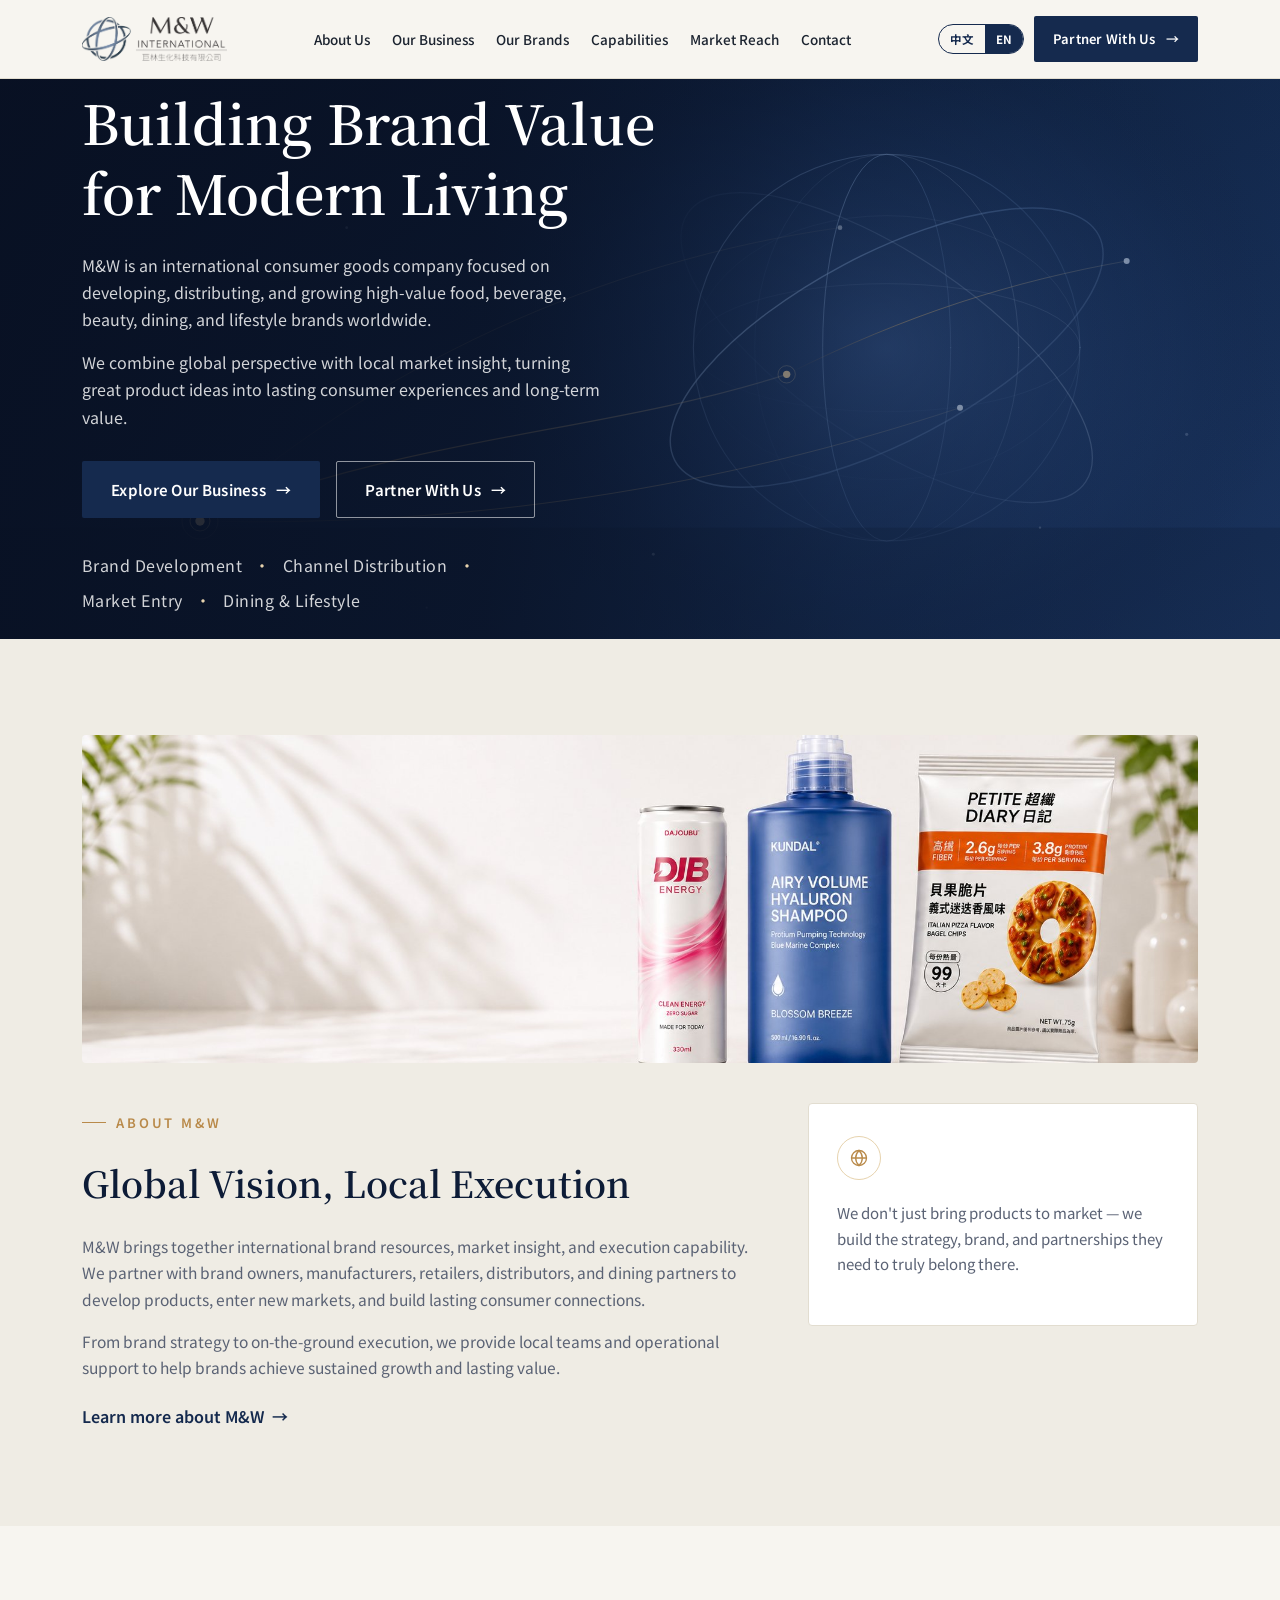
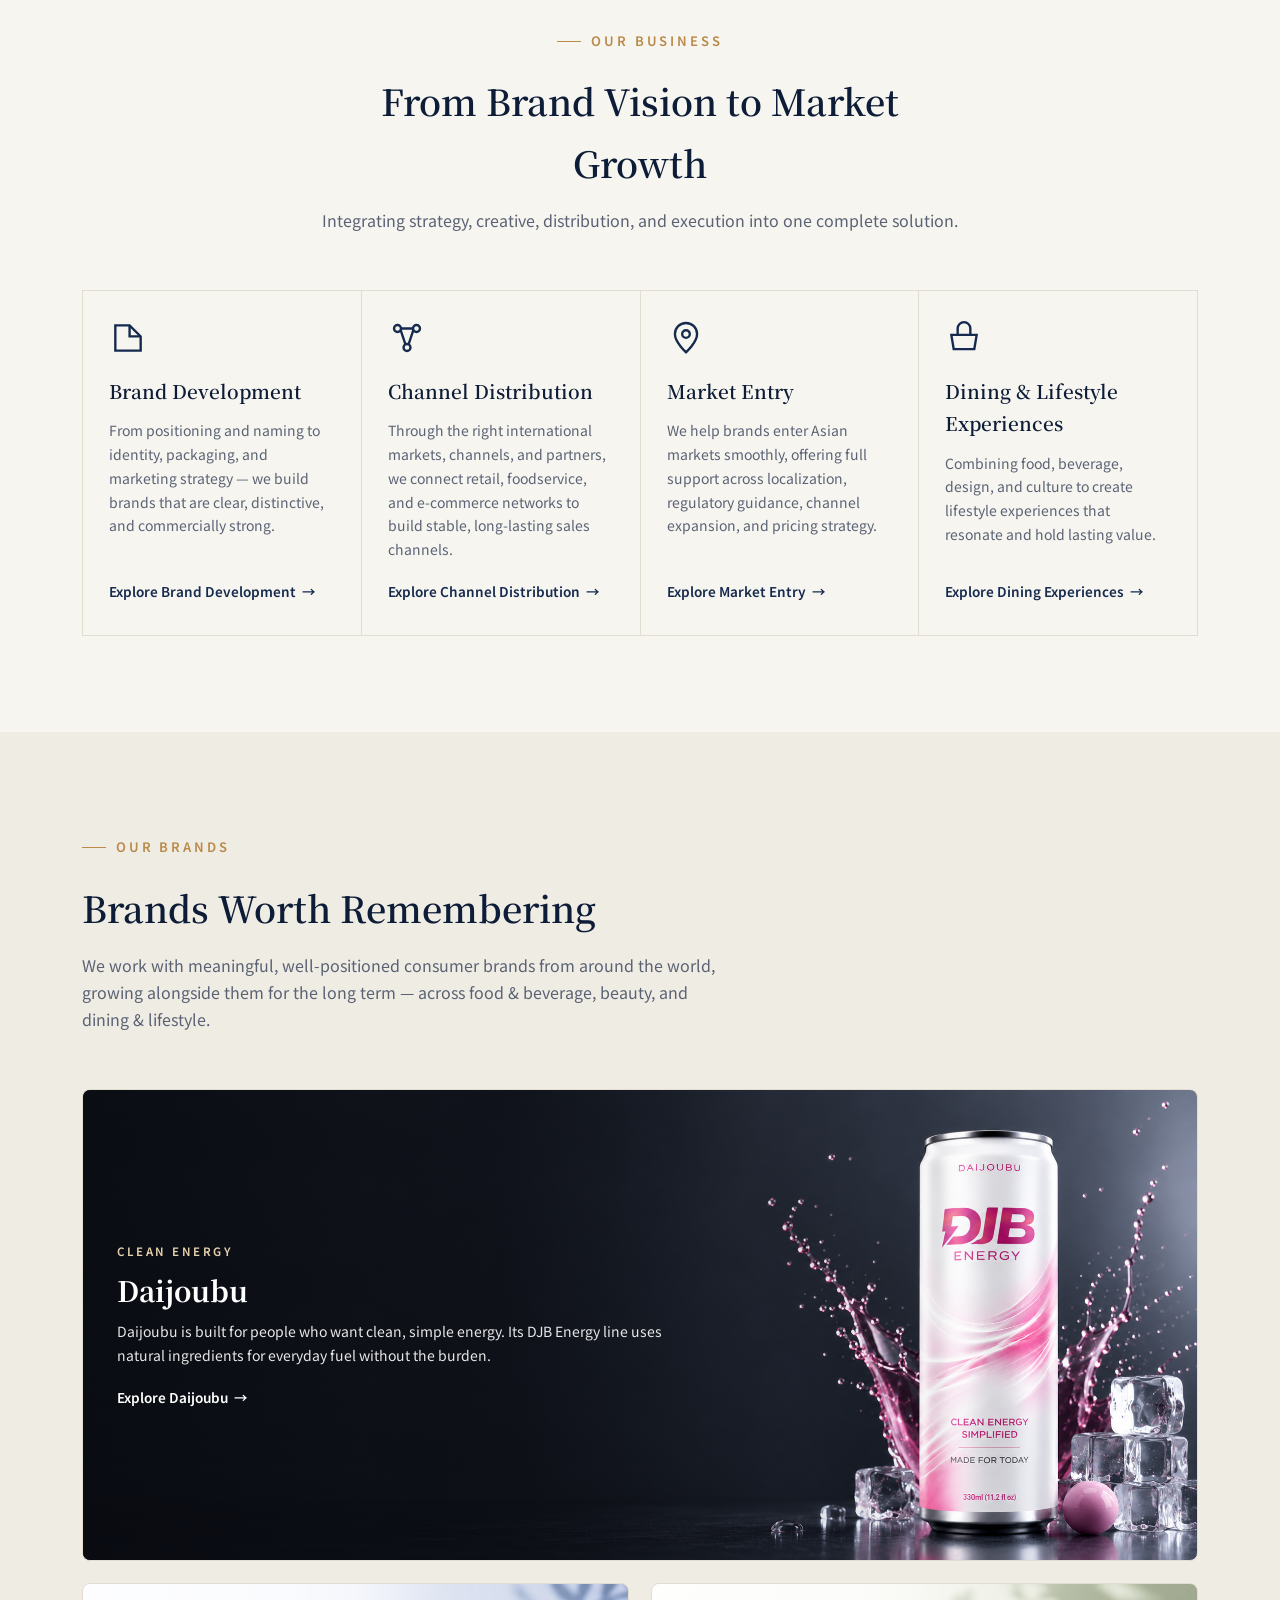
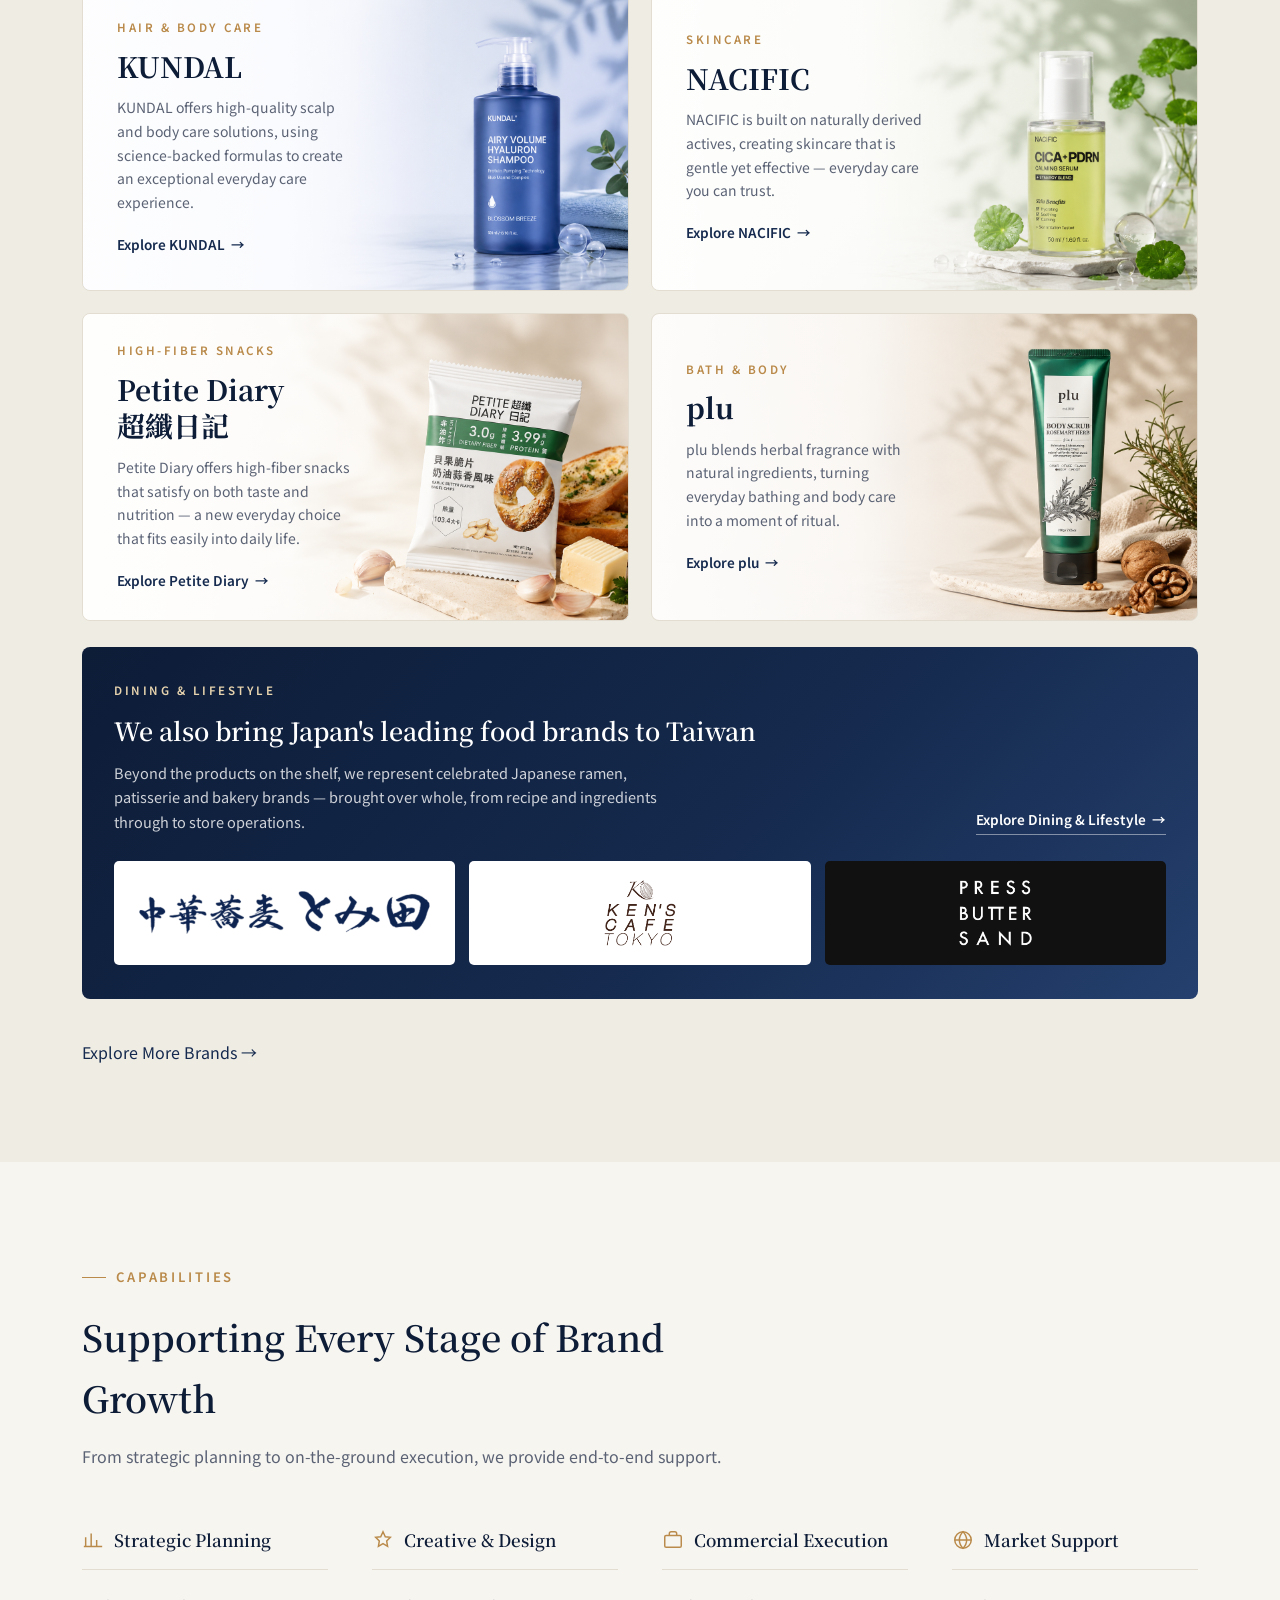
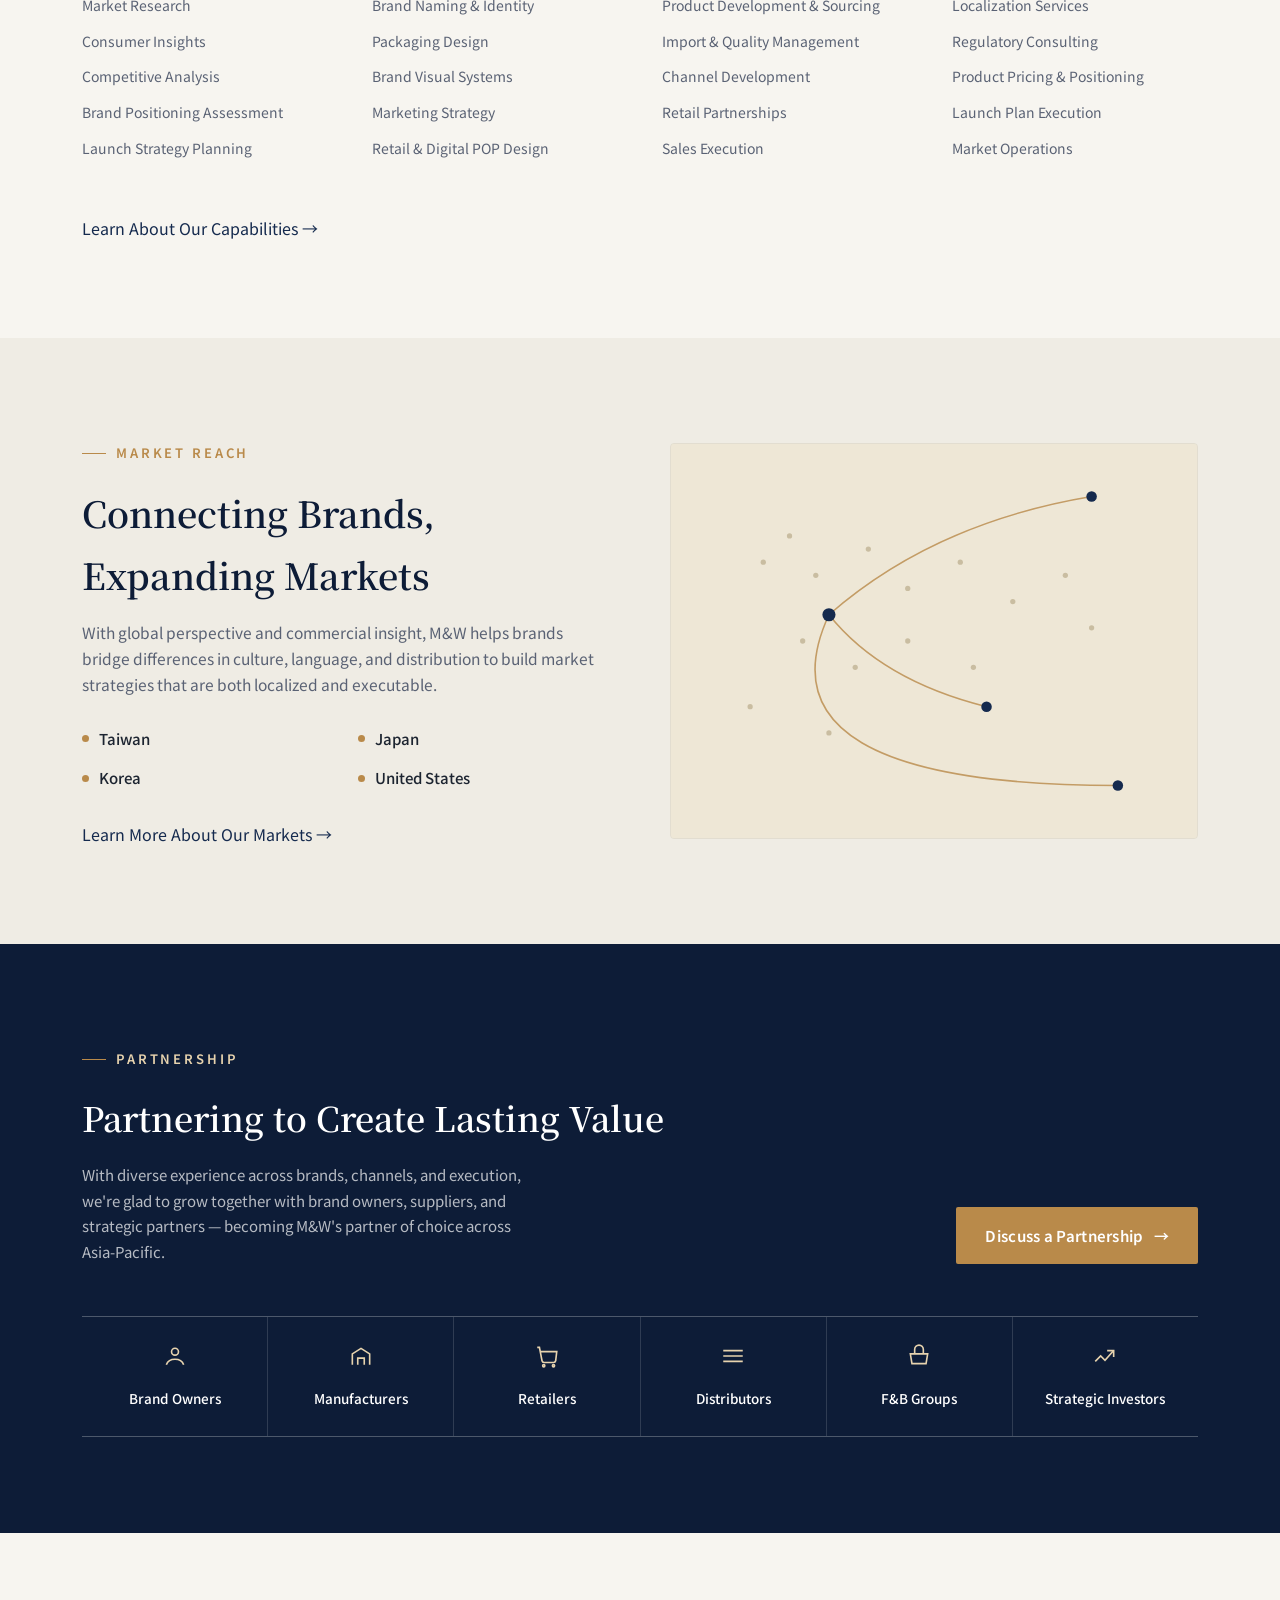
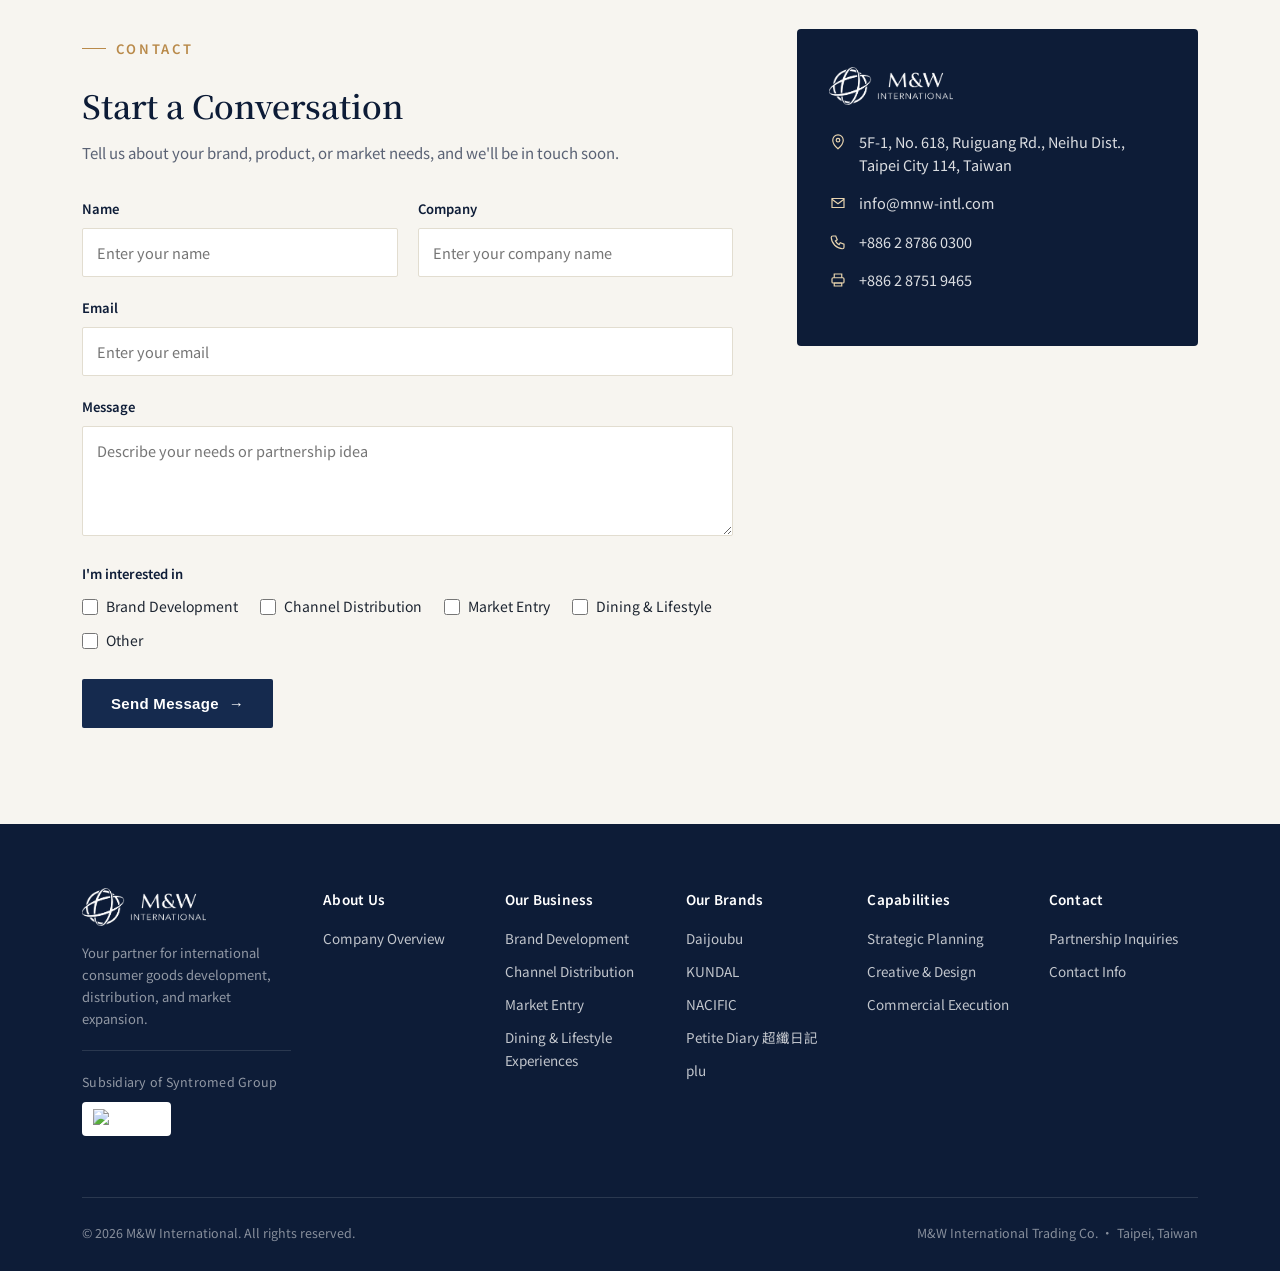
==== commit b6e9396b: "Add files via upload" ====
--- a/index.html
+++ b/index.html
@@ -342,7 +342,7 @@
 <header>
   <div class="wrap nav-inner">
     <a class="logo" href="#top">
-      <img class="logo-img" src="mw-logo-cn.png" alt="M&amp;W International 巨林生化科技有限公司">
+      <img class="logo-img" src="mw-logo-cn.png" alt="M&amp;W International 巨林生化科技有限公司" width="641" height="195">
     </a>
     <nav class="primary" aria-label="Main navigation">
       <ul>
@@ -350,7 +350,7 @@
         <li><a href="#business" data-i18n="navBusiness">我們的事業</a></li>
         <li><a href="#brands" data-i18n="navBrands">品牌產品</a></li>
         <li><a href="#capabilities" data-i18n="navCapabilities">核心能力</a></li>
-        <li><a href="#market" data-i18n="navMarket">市場布局</a></li>
+        <li><a href="#market" data-i18n="navMarket">市場佈局</a></li>
         <li><a href="#contact" data-i18n="navContact">聯絡我們</a></li>
       </ul>
     </nav>
@@ -371,7 +371,7 @@
       <li><a href="#business" data-i18n="navBusiness">我們的事業</a></li>
       <li><a href="#brands" data-i18n="navBrands">品牌產品</a></li>
       <li><a href="#capabilities" data-i18n="navCapabilities">核心能力</a></li>
-      <li><a href="#market" data-i18n="navMarket">市場布局</a></li>
+      <li><a href="#market" data-i18n="navMarket">市場佈局</a></li>
       <li><a href="#contact" data-i18n="navContact">聯絡我們</a></li>
     </ul>
   </nav>
@@ -382,7 +382,7 @@
 <!-- HERO -->
 <section class="hero" id="top">
   <div class="hero-bg" role="img" data-i18n-aria="heroArtAlt" aria-label="M&W 國際通路網絡示意圖">
-    <img id="heroBgImg" src="hero-network.svg" alt="">
+    <img id="heroBgImg" src="hero-network.svg" alt="" width="1920" height="900">
   </div>
   <div class="hero-scrim"></div>
   <div class="wrap hero-inner">
@@ -405,7 +405,7 @@
 <section class="about" id="about">
   <div class="wrap">
     <div class="about-photo-wide" role="img" data-i18n-aria="aboutPhotoAlt" aria-label="M&W 旗下與代理品牌的產品實拍">
-      <img src="about-products.jpg" alt="">
+      <img src="about-products.jpg" alt="" width="1855" height="848">
     </div>
     <div class="about-content-grid">
       <div>
@@ -530,9 +530,9 @@
         <span class="biz-link"><span data-i18n="diningStripLink">探索餐飲與生活體驗</span> <span class="arrow">→</span></span>
       </div>
       <div class="dining-logos">
-        <div class="dining-logo"><img src="logo-tomita.png" alt="中華蕎麥 とみ田"></div>
-        <div class="dining-logo"><img src="logo-kens-cafe.png" alt="Ken's Cafe Tokyo"></div>
-        <div class="dining-logo on-dark"><img src="logo-press-butter-sand.png" alt="PRESS BUTTER SAND"></div>
+        <div class="dining-logo"><img src="logo-tomita.png" alt="中華蕎麥 とみ田" width="594" height="96"></div>
+        <div class="dining-logo"><img src="logo-kens-cafe.png" alt="Ken's Cafe Tokyo" width="285" height="260"></div>
+        <div class="dining-logo on-dark"><img src="logo-press-butter-sand.png" alt="PRESS BUTTER SAND" width="521" height="474"></div>
       </div>
     </a>
     <div style="margin-top:40px;">
@@ -585,7 +585,7 @@
 <section class="market" id="market">
   <div class="wrap market-grid">
     <div>
-      <span class="eyebrow" data-i18n="navMarket">市場布局</span>
+      <span class="eyebrow" data-i18n="navMarket">市場佈局</span>
       <h2 style="font-size:clamp(24px,3vw,36px);font-weight:600;color:var(--navy-deep);margin-bottom:14px;" data-i18n="marketH2">連結品牌，拓展市場</h2>
       <p style="color:var(--ink-soft);font-size:15.5px;" data-i18n="marketP">M&amp;W 以國際視野與商業洞察力連接，協助品牌跨越文化、語言與通路差異，打造在地化且具執行力的市場策略。</p>
       <ul class="market-list">
@@ -690,7 +690,7 @@
     </div>
     <div class="contact-info">
       <div class="logo logo-on-dark">
-        <img class="logo-img" src="mw-logo-en-white.png" alt="M&amp;W International">
+        <img class="logo-img" src="mw-logo-en-white.png" alt="M&amp;W International" width="633" height="194">
       </div>
       <div class="ci-line"><svg class="ic" viewBox="0 0 24 24" fill="none" stroke="currentColor" stroke-width="1.6"><path d="M12 21s7-6.2 7-11.5A7 7 0 0 0 5 9.5C5 14.8 12 21 12 21z"/><circle cx="12" cy="9.5" r="2.4"/></svg><span data-i18n="ciAddress">台北市內湖區瑞光路618號5F-1</span></div>
       <div class="ci-line"><svg class="ic" viewBox="0 0 24 24" fill="none" stroke="currentColor" stroke-width="1.6"><path d="M4 6h16v12H4z"/><path d="M4 7l8 6 8-6"/></svg><span>info@mnw-intl.com</span></div>
@@ -707,13 +707,21 @@
     <div class="footer-grid">
       <div>
         <div class="logo logo-on-dark" style="margin-bottom:16px;">
-          <img class="logo-img" src="mw-logo-en-white.png" alt="M&amp;W International">
+          <img class="logo-img" src="mw-logo-en-white.png" alt="M&amp;W International" width="633" height="194">
         </div>
         <p style="font-size:13px;max-width:230px;color:rgba(255,255,255,.55);" data-i18n="footerTagline">國際消費品開發、代理與市場拓展夥伴。</p>
+        <div style="margin-top:20px;padding-top:20px;border-top:1px solid rgba(255,255,255,.12);">
+          <p style="font-size:12.5px;letter-spacing:.02em;color:rgba(255,255,255,.55);margin-bottom:10px;max-width:230px;" data-i18n="parentLabel">中美企業集團</p>
+          <a href="https://syntromed.com/" target="_blank" rel="noopener" style="display:inline-flex;align-items:center;text-decoration:none;">
+            <span style="background:#fff;border-radius:4px;padding:7px 11px;display:inline-flex;align-items:center;">
+              <img src="syntromed_logo.svg" alt="Syntromed" width="161" height="48" style="height:20px;width:auto;display:block;">
+            </span>
+          </a>
+        </div>
       </div>
       <div>
         <h5 data-i18n="navAbout">關於我們</h5>
-        <ul><li><a href="#about" data-i18n="fCompanyOverview">公司介紹</a></li><li><a href="#about" data-i18n="fTeamVision">團隊與願景</a></li></ul>
+        <ul><li><a href="#about" data-i18n="fCompanyOverview">公司介紹</a></li></ul>
       </div>
       <div>
         <h5 data-i18n="navBusiness">我們的事業</h5>
@@ -744,7 +752,7 @@
   const translations = {
     zh: {
       skip:"跳至主要內容", logoSub:"巨林生化科技有限公司",
-      navAbout:"關於我們", navBusiness:"我們的事業", navBrands:"品牌產品", navCapabilities:"核心能力", navMarket:"市場布局", navContact:"聯絡我們", navCta:"合作夥伴洽談",
+      navAbout:"關於我們", navBusiness:"我們的事業", navBrands:"品牌產品", navCapabilities:"核心能力", navMarket:"市場佈局", navContact:"聯絡我們", navCta:"合作夥伴洽談",
       heroH1:"打造現代生活的<br>品牌價值",
       heroP1:"M&W 於2010年成立，創立DJB自有品牌長期深耕飲品市場，2020年與國際知名品牌合作代理。M&W專注於產品開發並與成長具高附加價值的食品、飲品、美容、餐飲與生活風格品牌結合，拓展全球市場。",
       heroP2:"我們結合全球視野與市場洞察，將優質產品轉化為消費優質體驗，創造美好的價值。",
@@ -789,7 +797,7 @@
       lblInterest:"我有興趣於", submitBtn:"送出訊息", formSuccess:"感謝您的訊息，我們將盡快與您聯繫。", formSending:"傳送中…", formError:"傳送失敗，請稍後再試，或直接來信 info@mnw-intl.com。",
       ciAddress:"台北市內湖區瑞光路618號5F-1",
       footerTagline:"國際消費品開發、代理與市場拓展夥伴。",
-      fCompanyOverview:"公司介紹", fTeamVision:"團隊與願景", fPetiteDiary:"超纖日記 Petite Diary",
+      fCompanyOverview:"公司介紹", parentLabel:"中美企業集團", fPetiteDiary:"超纖日記 Petite Diary",
       fPartnerInquiries:"合作洽談", fContactInfo:"聯絡資訊",
       copyright:"© 2026 M&W International. All rights reserved.", footerAddr:"巨林生化科技有限公司・台北，台灣",
       pageTitle:"M&W International 巨林生化科技有限公司",
@@ -842,7 +850,7 @@
       lblInterest:"I'm interested in", submitBtn:"Send Message", formSuccess:"Thank you for your message — we'll be in touch soon.", formSending:"Sending…", formError:"Something went wrong. Please try again, or email us at info@mnw-intl.com.",
       ciAddress:"5F-1, No. 618, Ruiguang Rd., Neihu Dist., Taipei City 114, Taiwan",
       footerTagline:"Your partner for international consumer goods development, distribution, and market expansion.",
-      fCompanyOverview:"Company Overview", fTeamVision:"Team &amp; Vision", fPetiteDiary:"Petite Diary 超纖日記",
+      fCompanyOverview:"Company Overview", parentLabel:"Subsidiary of Syntromed Group", fPetiteDiary:"Petite Diary 超纖日記",
       fPartnerInquiries:"Partnership Inquiries", fContactInfo:"Contact Info",
       copyright:"© 2026 M&W International. All rights reserved.", footerAddr:"M&W International Trading Co. · Taipei, Taiwan",
       pageTitle:"M&W International — Brand Development, Distribution &amp; Market Entry",
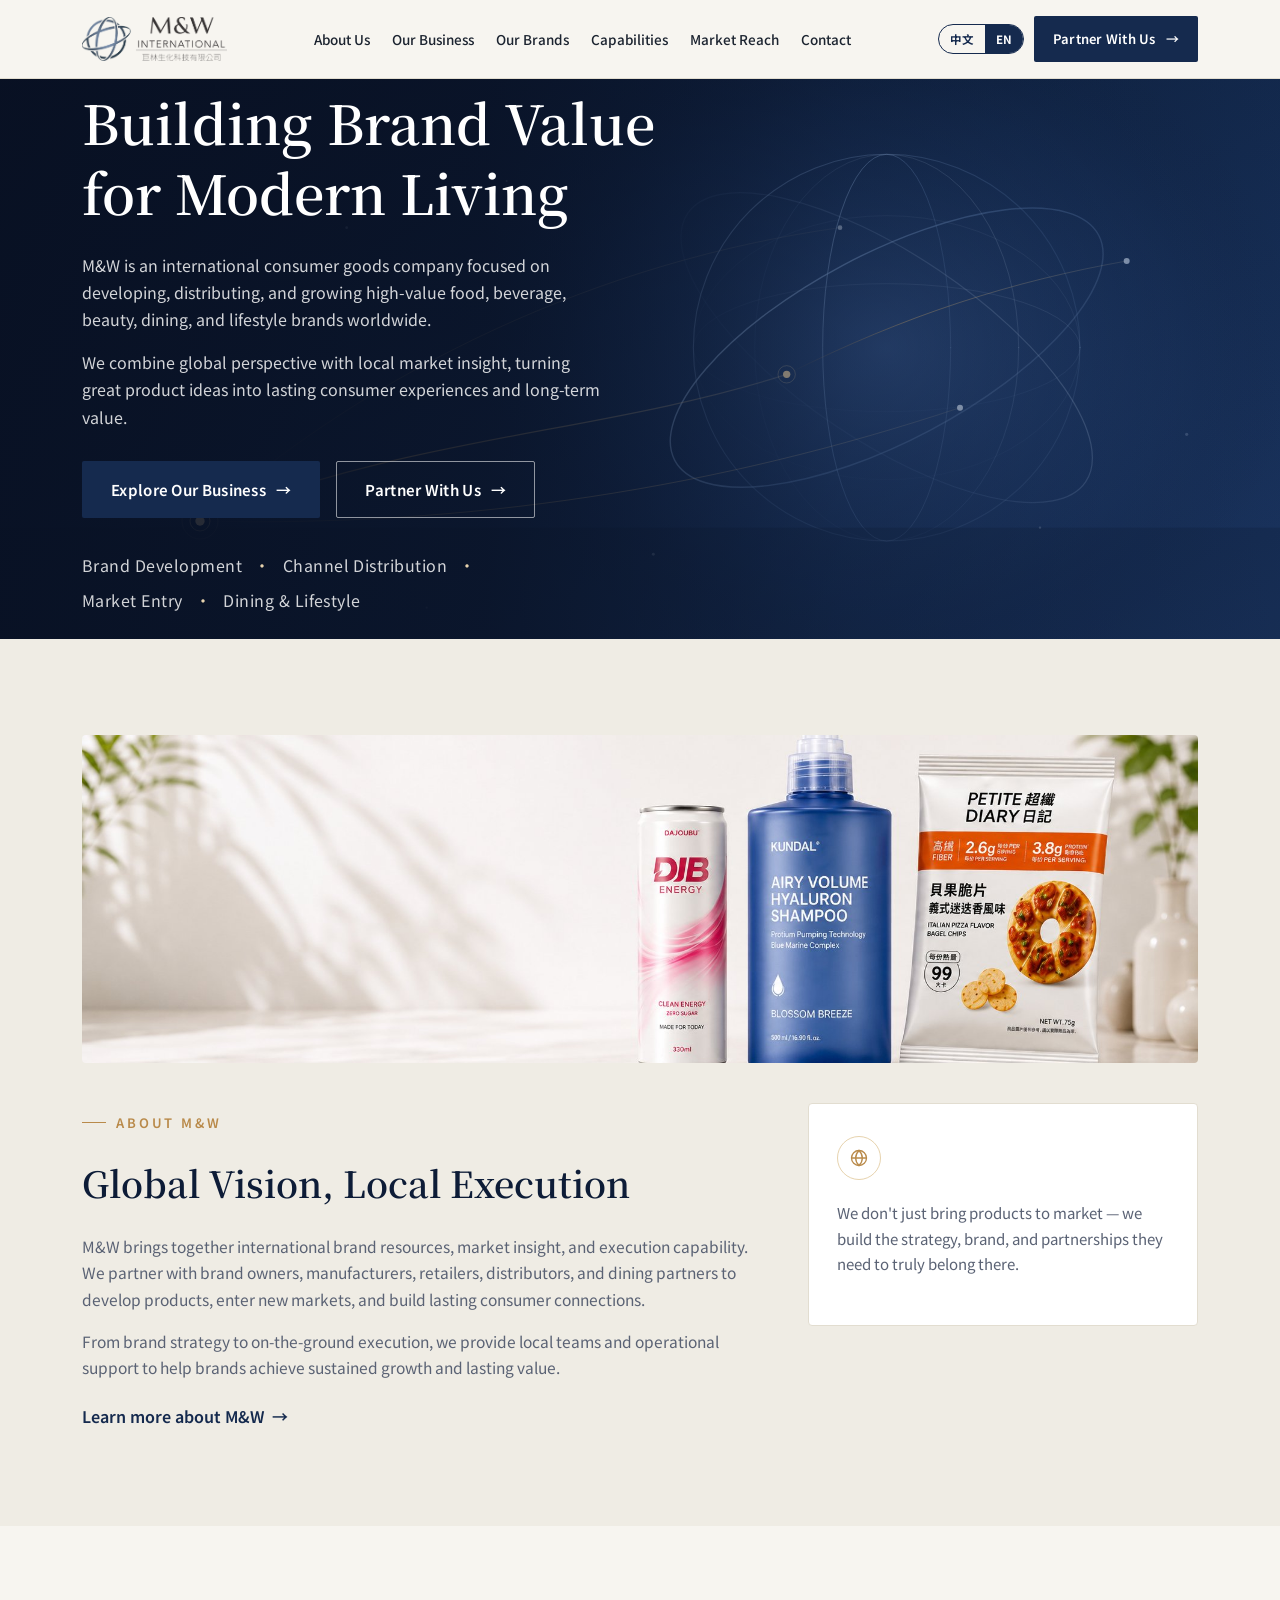
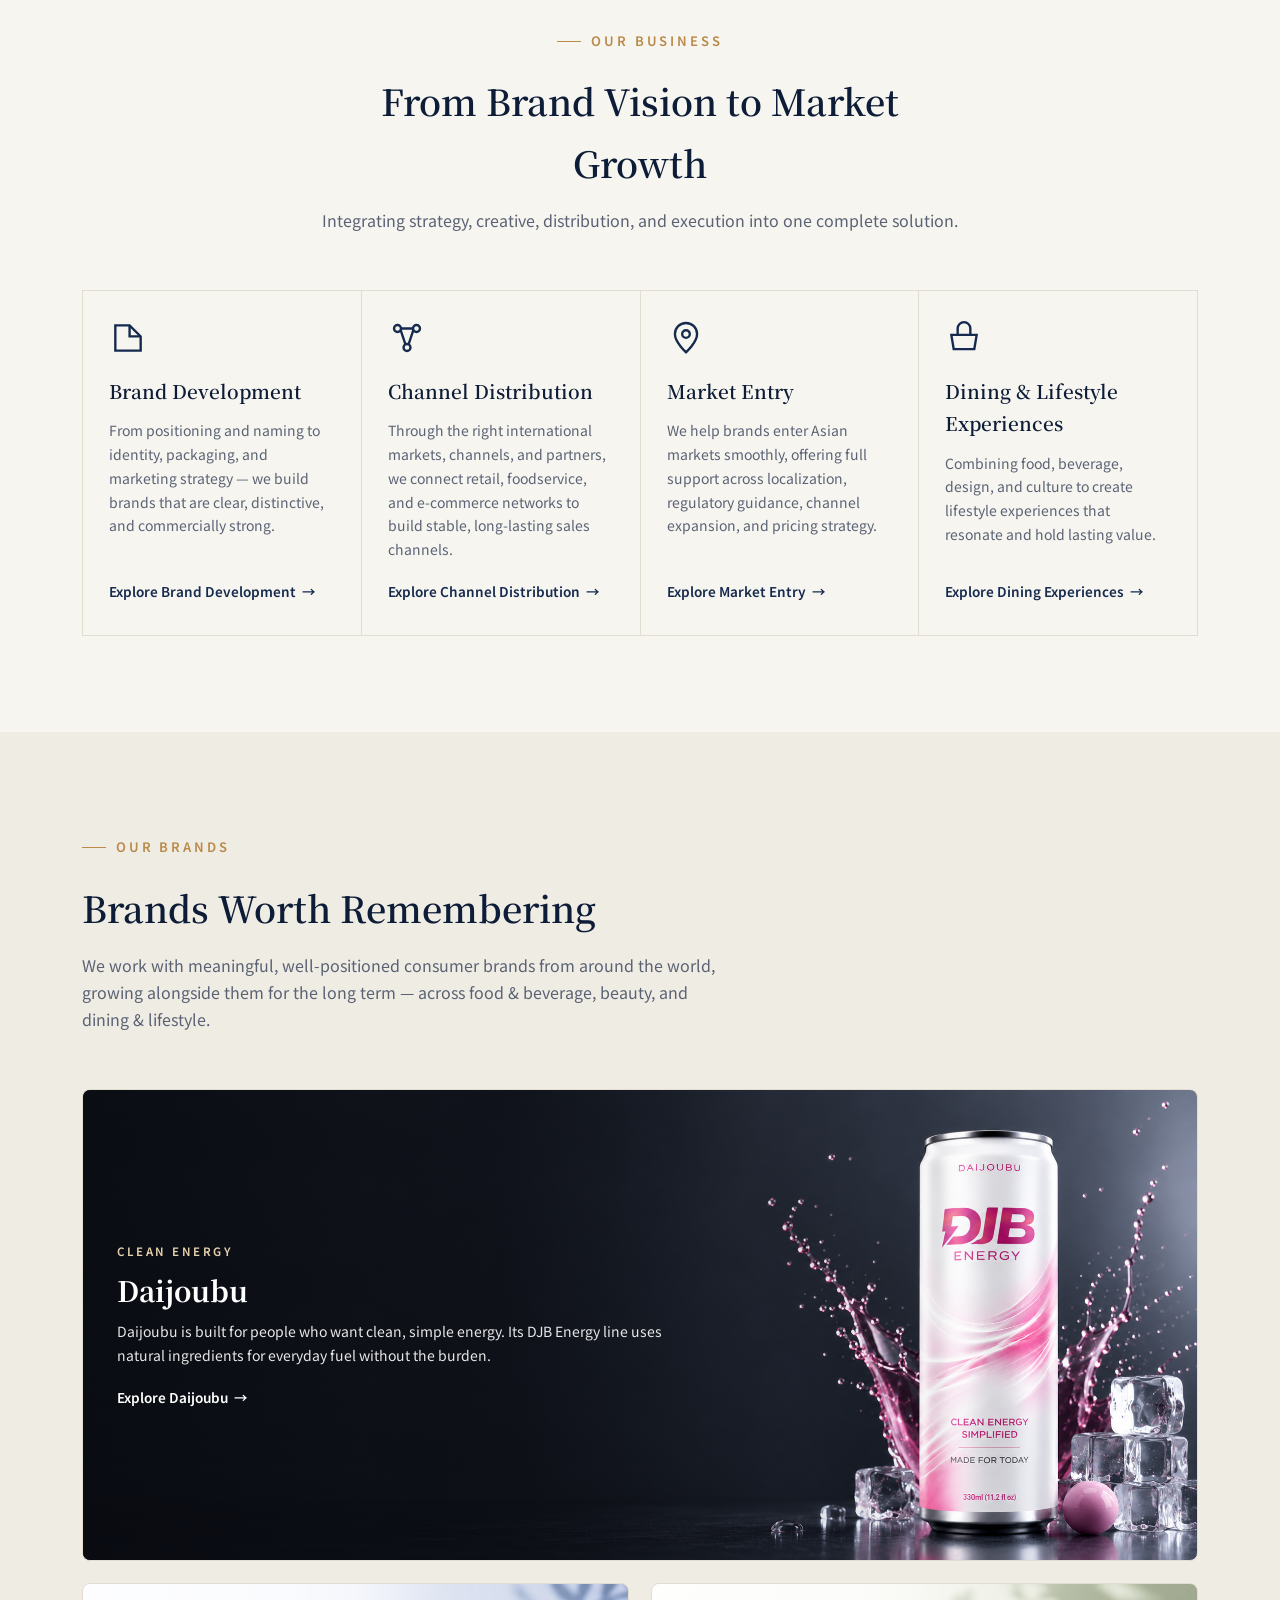
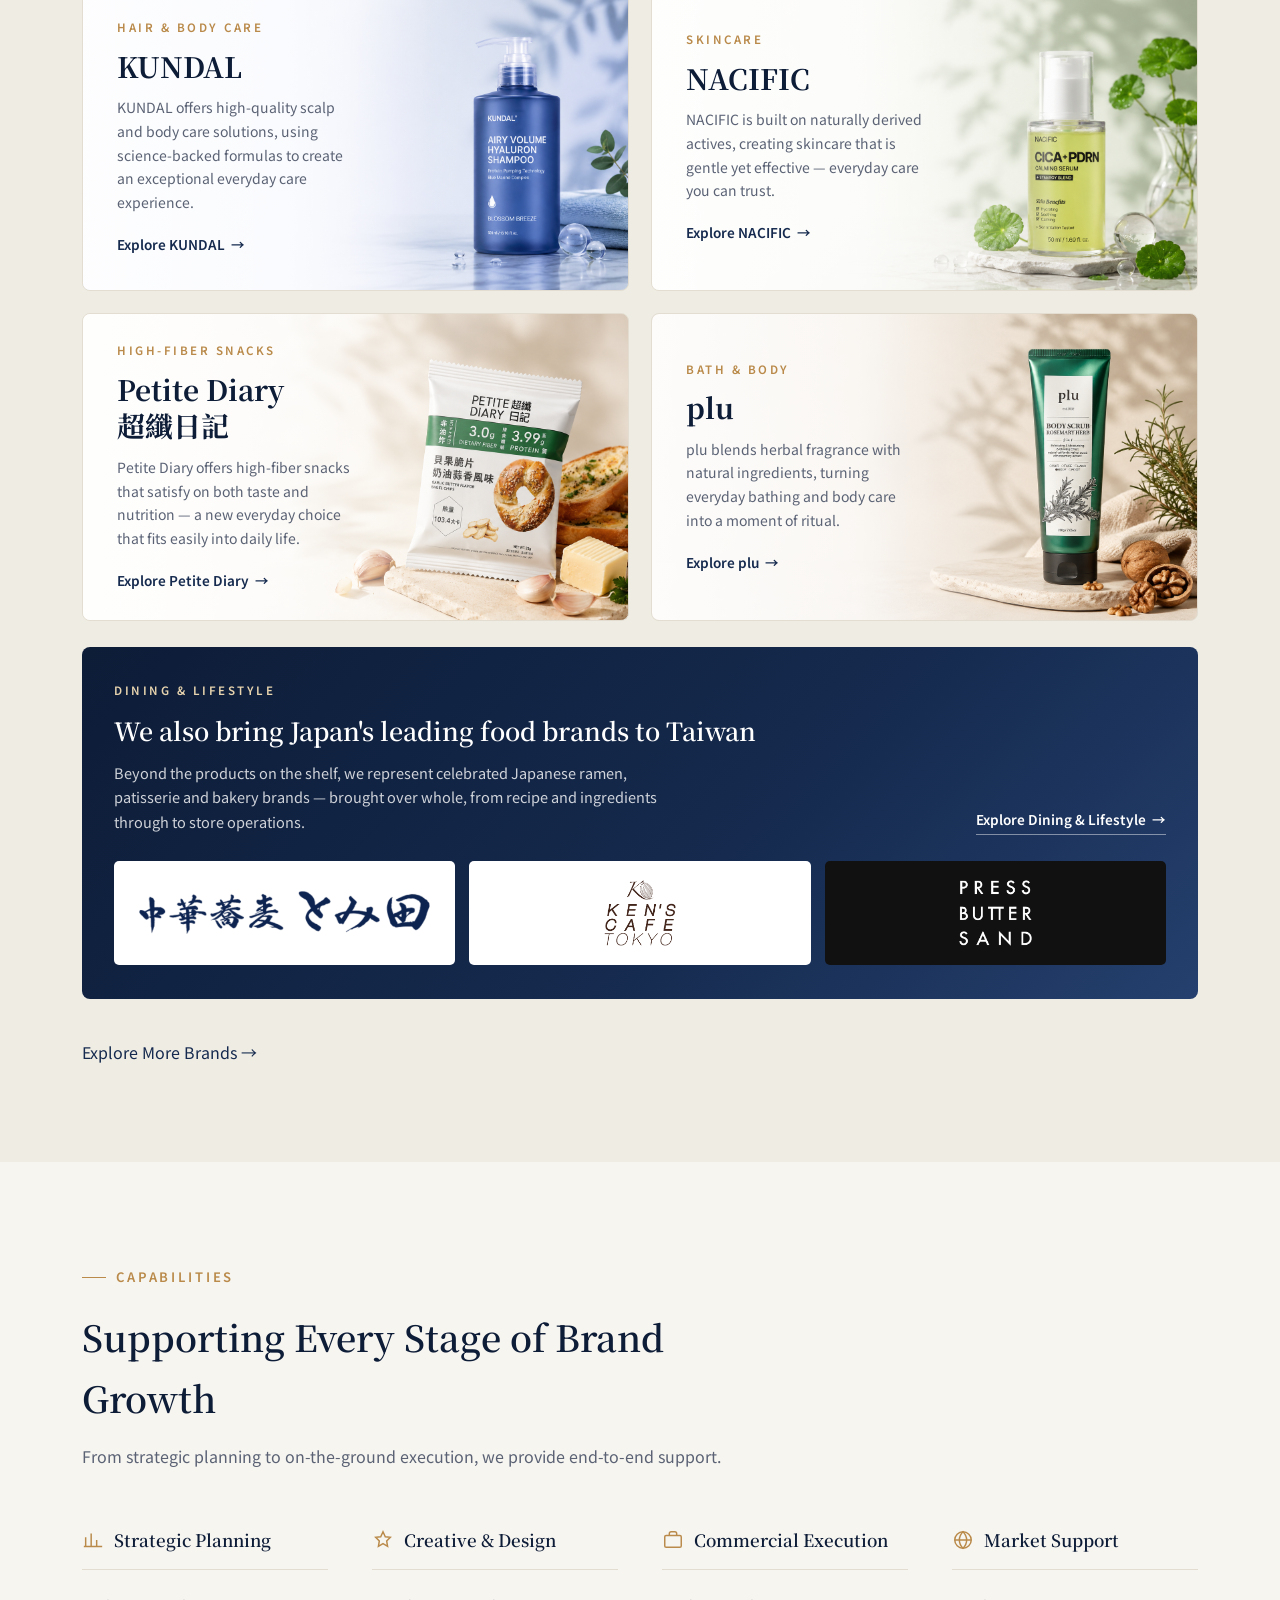
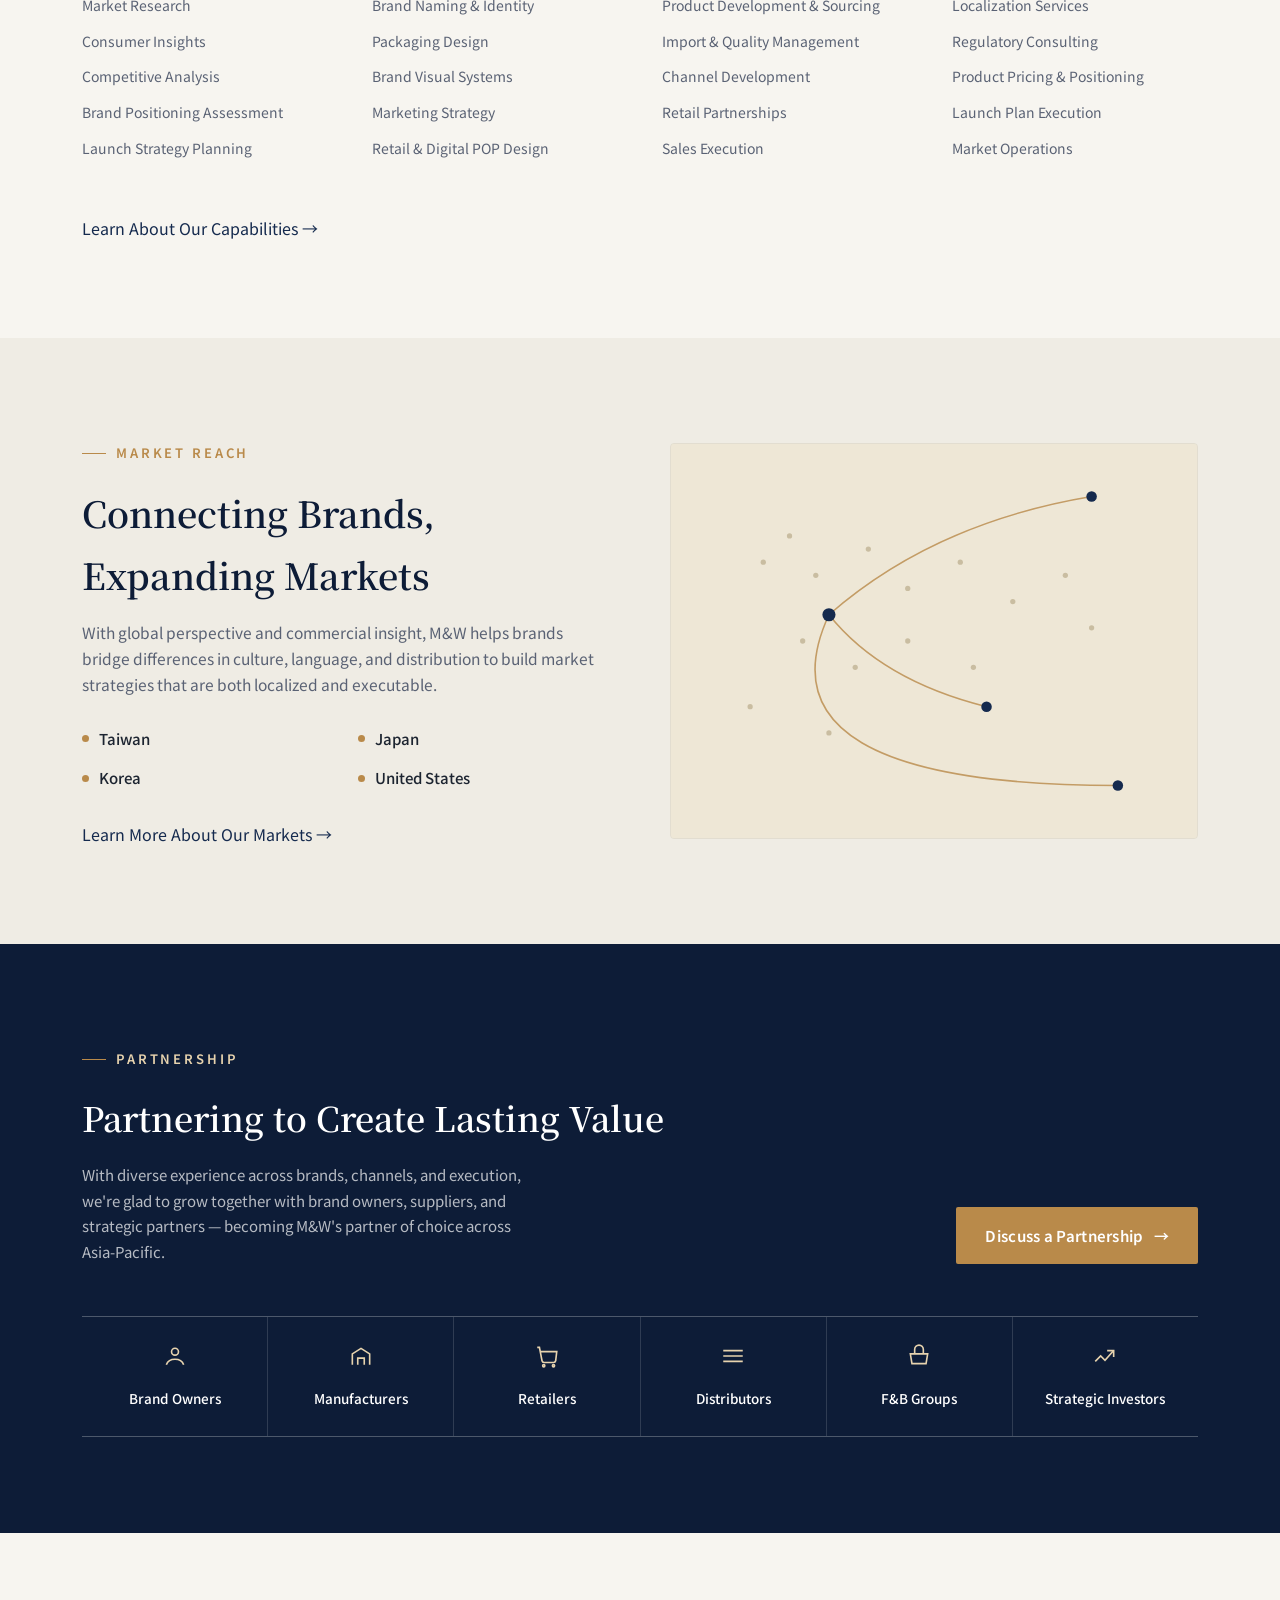
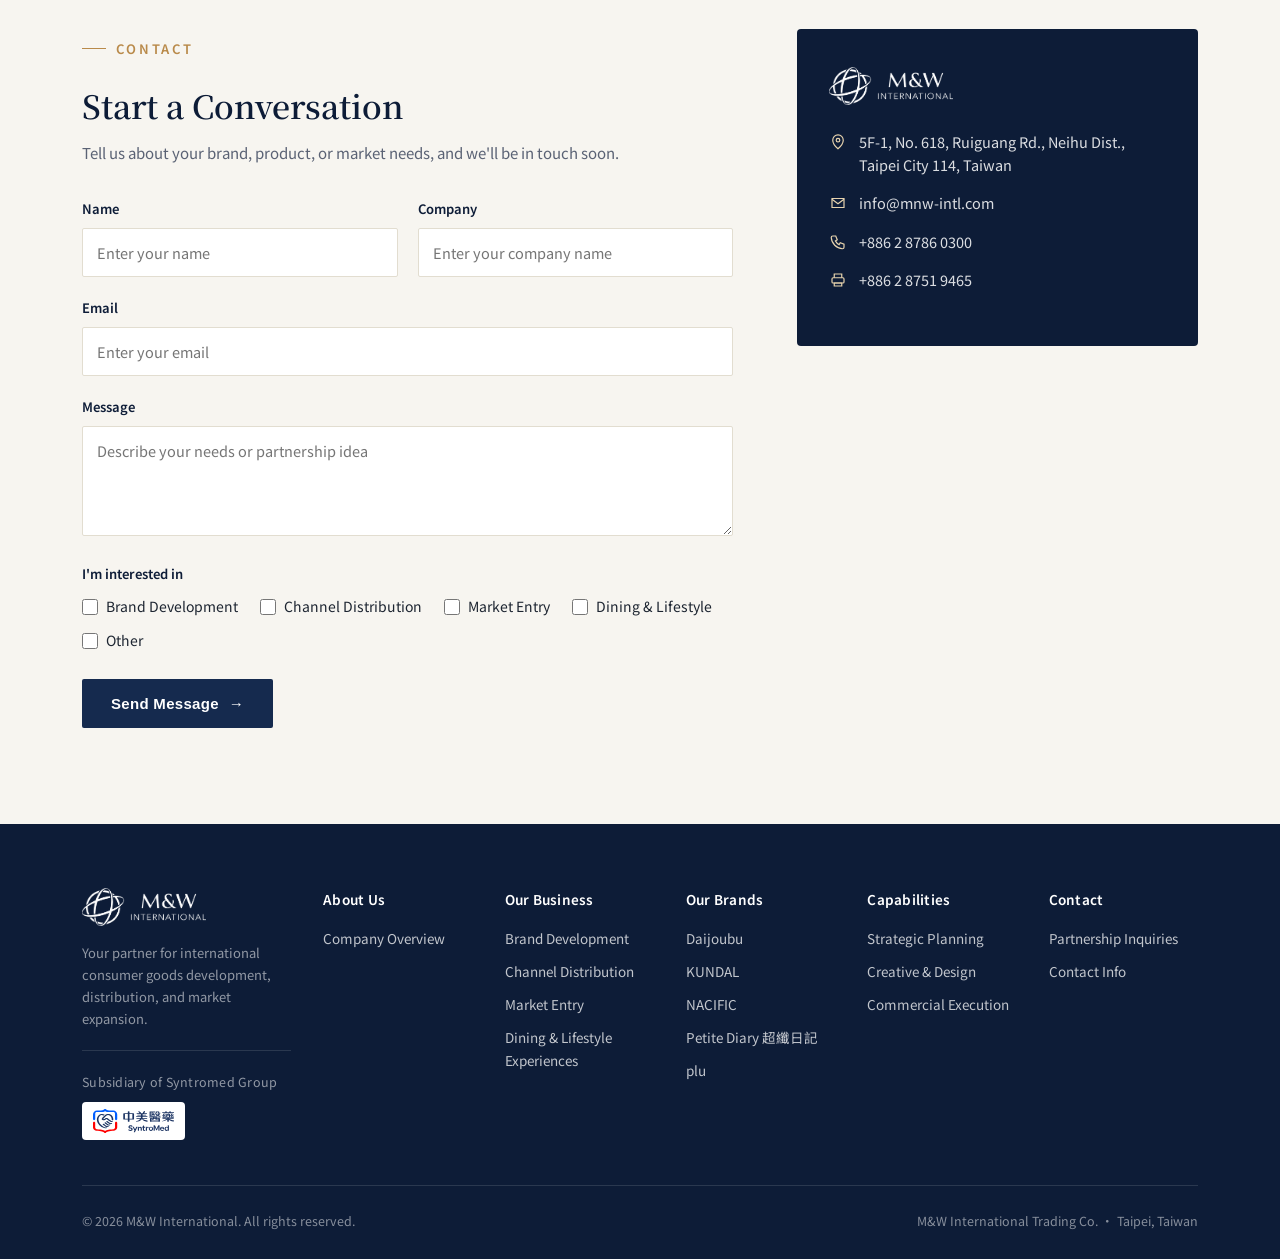
==== commit fcc48307: "Add files via upload" ====
--- a/index.html
+++ b/index.html
@@ -714,7 +714,7 @@
           <p style="font-size:12.5px;letter-spacing:.02em;color:rgba(255,255,255,.55);margin-bottom:10px;max-width:230px;" data-i18n="parentLabel">中美企業集團</p>
           <a href="https://syntromed.com/" target="_blank" rel="noopener" style="display:inline-flex;align-items:center;text-decoration:none;">
             <span style="background:#fff;border-radius:4px;padding:7px 11px;display:inline-flex;align-items:center;">
-              <img src="syntromed_logo.svg" alt="Syntromed" width="161" height="48" style="height:20px;width:auto;display:block;">
+              <img src="syntromed_logo.svg" alt="Syntromed" width="161" height="48" style="height:24px;width:auto;display:block;">
             </span>
           </a>
         </div>
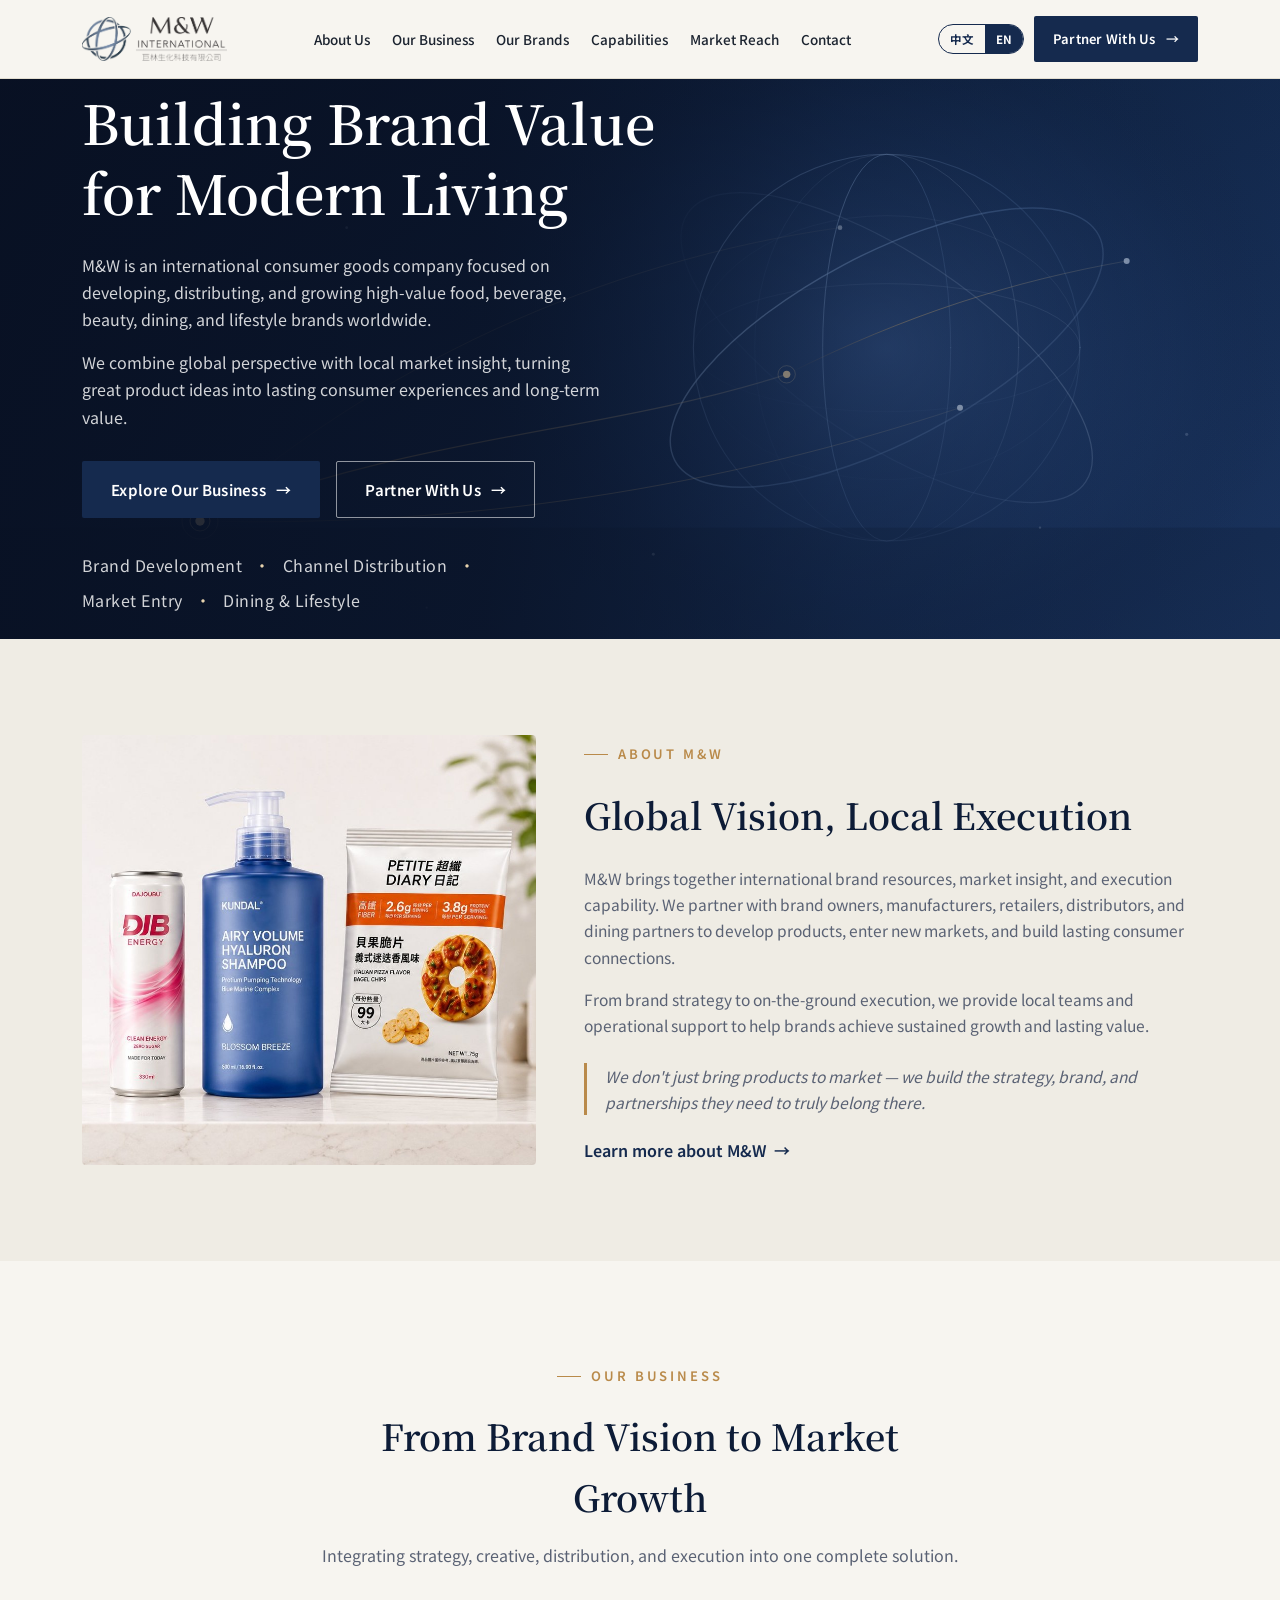
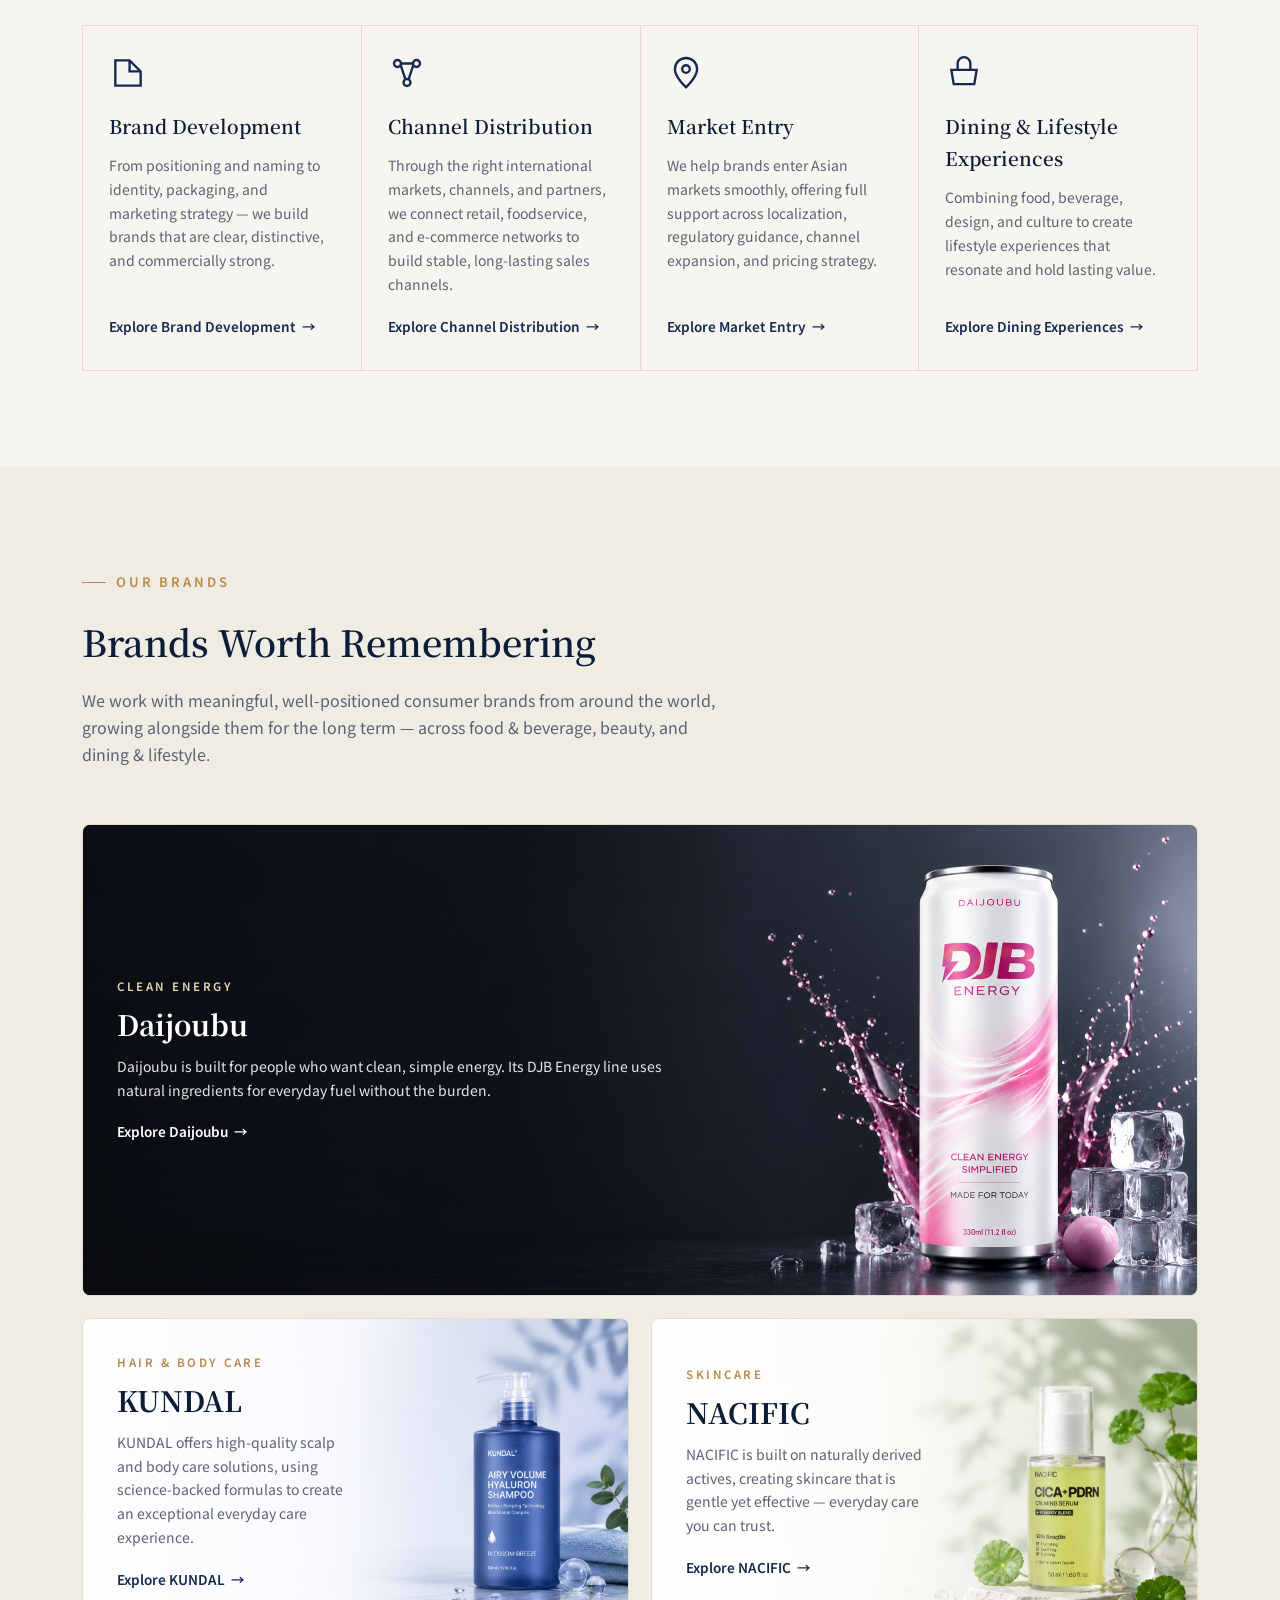
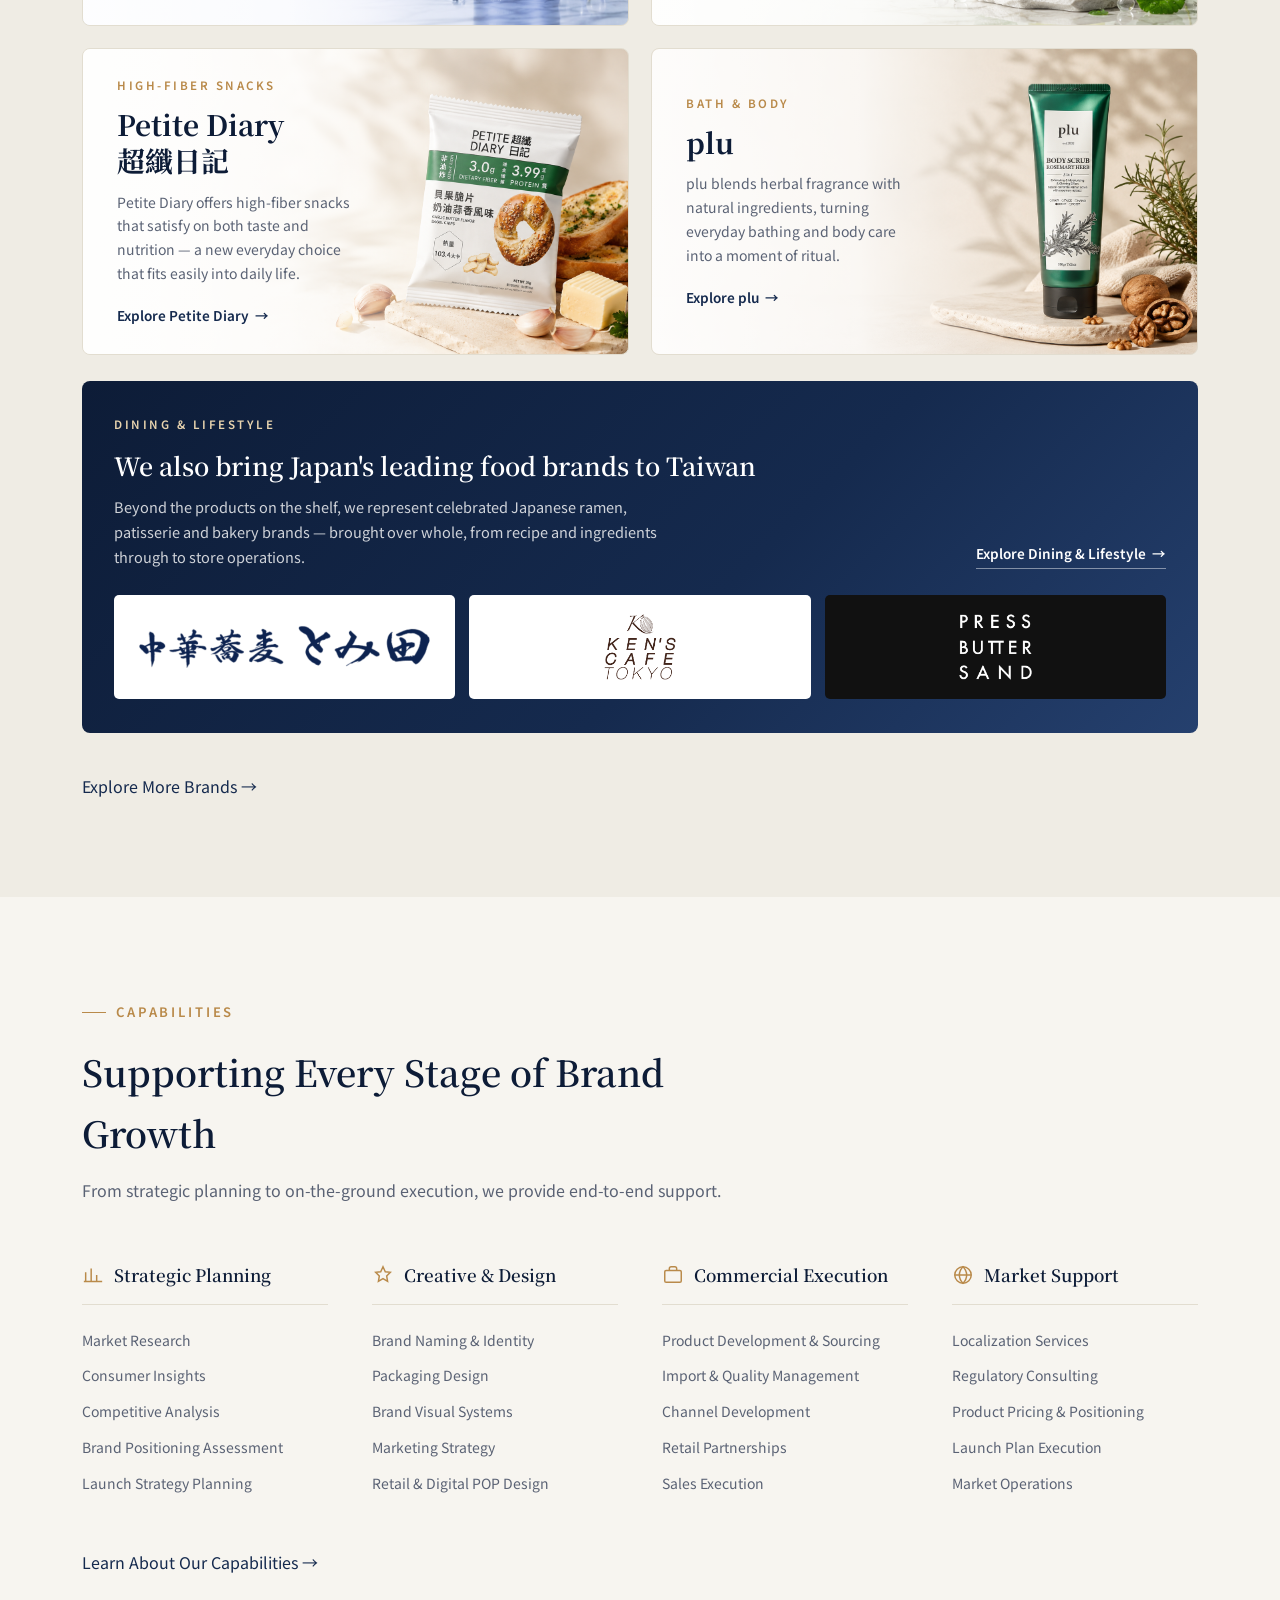
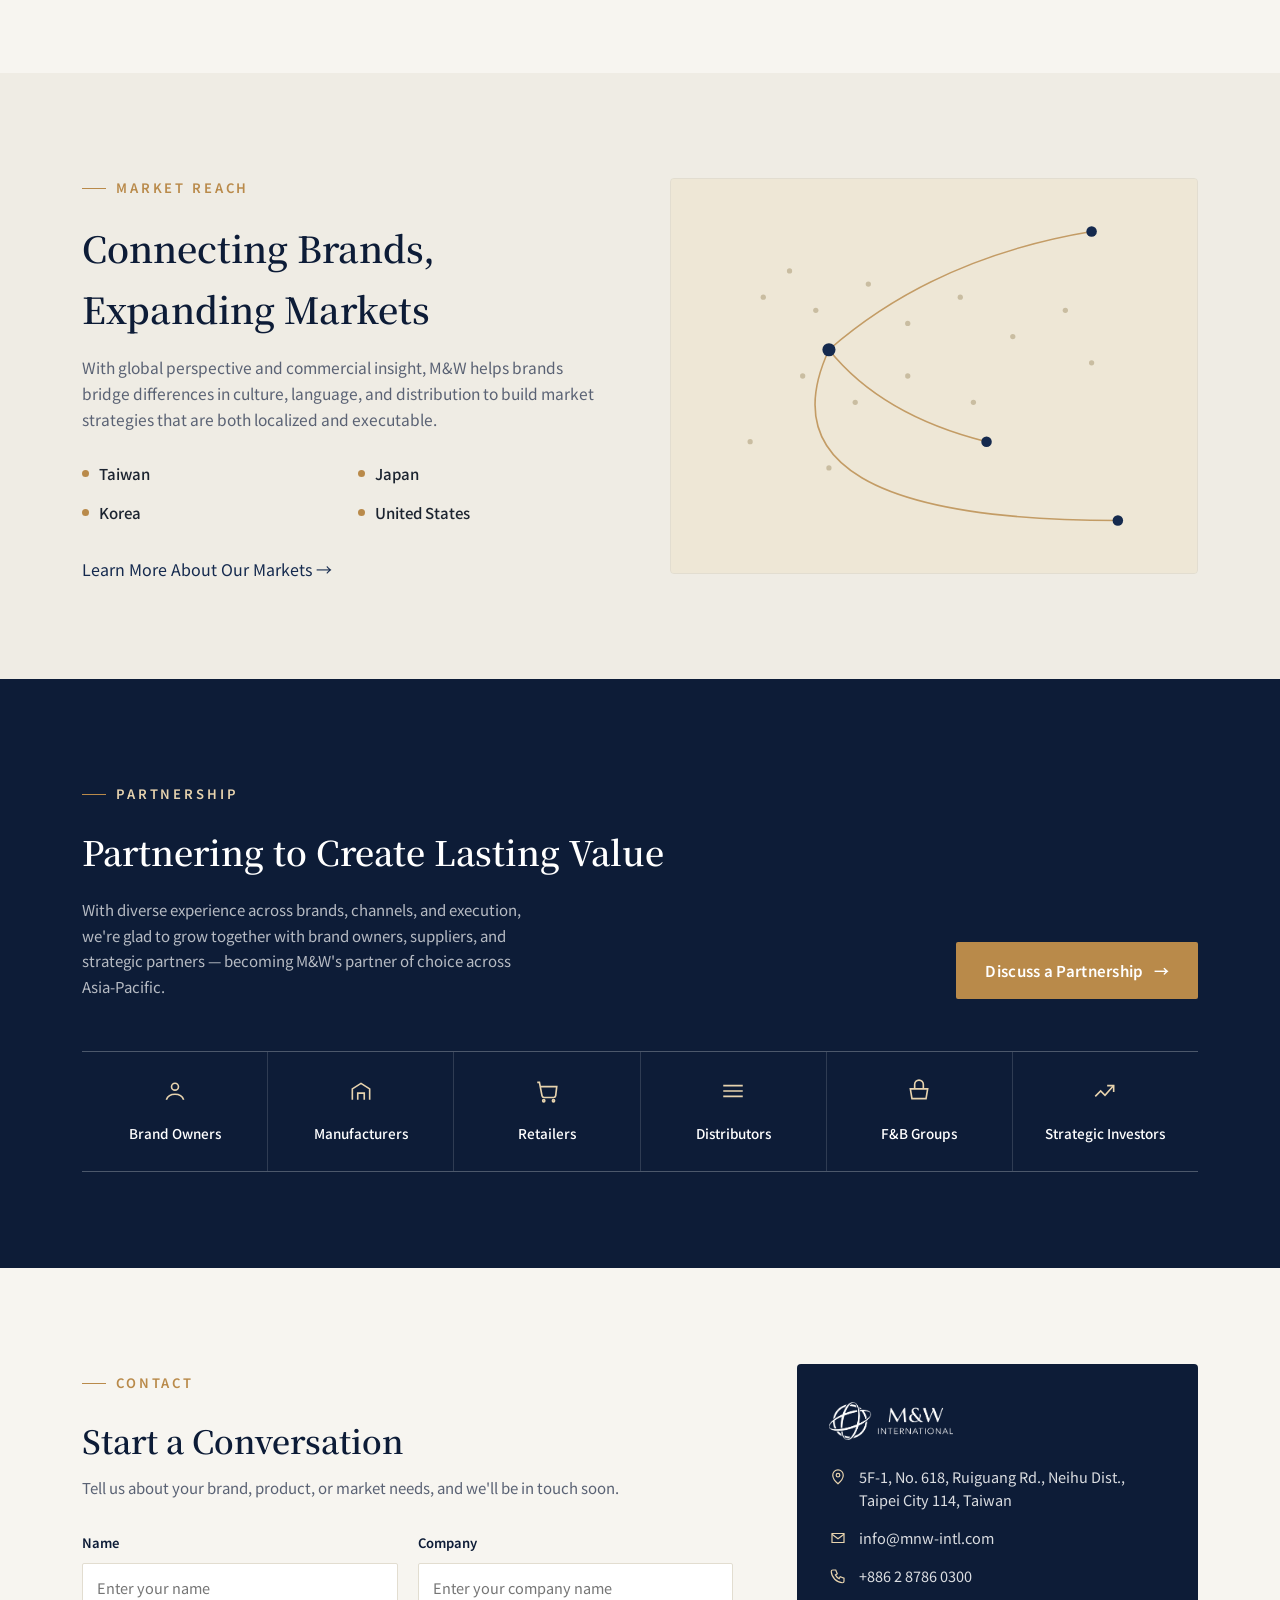
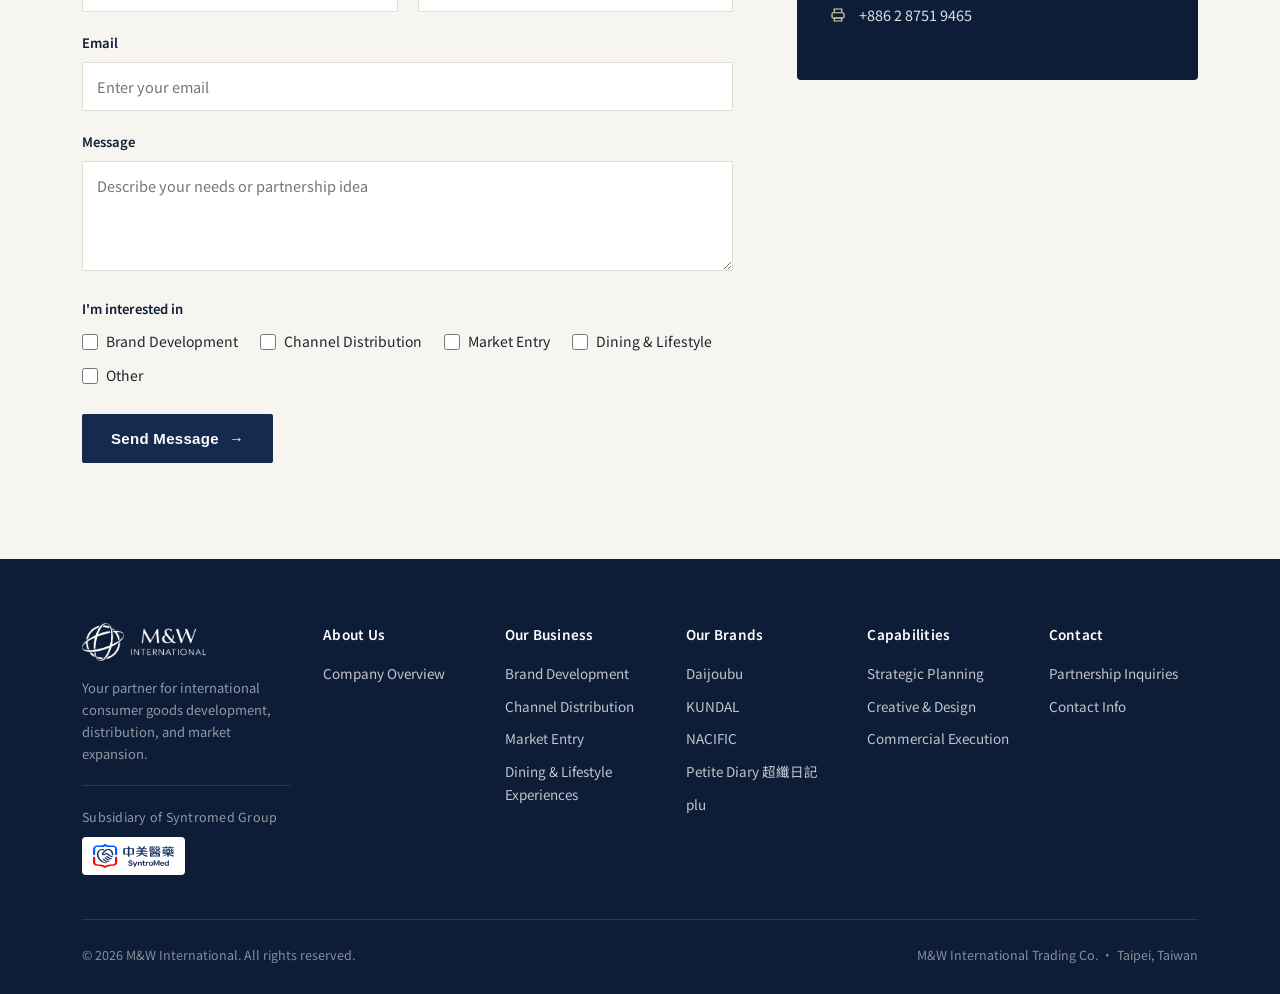
==== commit 18a1b4a5: "Add files via upload" ====
--- a/index.html
+++ b/index.html
@@ -122,15 +122,13 @@
 
   /* About */
   .about{background:var(--paper-alt);}
-  .about-photo-wide{aspect-ratio:3.4/1;border-radius:4px;overflow:hidden;margin-bottom:40px;}
-  .about-photo-wide img{width:100%;height:100%;object-fit:cover;display:block;}
-  .about-content-grid{display:grid;grid-template-columns:1.4fr .8fr;gap:44px;align-items:start;}
+  .about-content-grid{display:grid;grid-template-columns:.85fr 1.15fr;gap:48px;align-items:stretch;}
+  .about-photo-side{border-radius:4px;overflow:hidden;min-height:280px;}
+  .about-photo-side img{width:100%;height:100%;object-fit:cover;display:block;}
   .about h2{font-size:clamp(24px,3vw,36px);font-weight:600;color:var(--navy-deep);margin-bottom:20px;}
   .about p{color:var(--ink-soft);margin-bottom:16px;font-size:15.5px;}
   .about .more{display:inline-flex;align-items:center;gap:8px;color:var(--navy);font-weight:600;margin-top:6px;}
-  .about-box{background:#fff;border:1px solid var(--line);padding:32px 28px;border-radius:4px;}
-  .about-box .icon{width:44px;height:44px;border:1px solid var(--gold-soft);border-radius:50%;display:flex;align-items:center;justify-content:center;margin-bottom:20px;color:var(--gold);}
-  .about-box p{font-size:15px;color:var(--ink-soft);}
+  .about-pull{border-left:3px solid var(--gold);padding-left:18px;margin:24px 0;font-size:15.5px;font-style:italic;color:var(--navy-deep);}
 
   /* Business cards */
   .section-head{max-width:640px;margin-bottom:56px;}
@@ -290,7 +288,6 @@
 
   @media (max-width:960px){
     .about-content-grid{grid-template-columns:1fr;}
-    .about-photo-wide{aspect-ratio:16/9;}
     .biz-grid{grid-template-columns:repeat(2,1fr);}
     .brand-grid{grid-template-columns:1fr;}
     .brand-card{aspect-ratio:16/11;background-position:88% center;}
@@ -305,9 +302,9 @@
     nav.primary, .nav-cta .btn-outline-desktop{display:none;}
   }
   @media (max-width:820px){
-    .hero{height:auto;padding:64px 0 64px;}
+    .hero{height:auto;padding:48px 0 48px;}
     .hero-inner{height:auto;display:block;}
-    .hero-bg{position:static;inset:auto;top:auto;bottom:auto;left:auto;right:auto;aspect-ratio:16/10;margin-bottom:32px;}
+    .hero-bg{position:static;inset:auto;top:auto;bottom:auto;left:auto;right:auto;aspect-ratio:2/1;margin-bottom:24px;}
     .hero-scrim{display:none;}
     .hero-copy{max-width:100%;}
     .hero h1{color:var(--navy-deep);}
@@ -404,22 +401,17 @@
 <!-- ABOUT -->
 <section class="about" id="about">
   <div class="wrap">
-    <div class="about-photo-wide" role="img" data-i18n-aria="aboutPhotoAlt" aria-label="M&W 旗下與代理品牌的產品實拍">
-      <img src="about-products.jpg" alt="" width="1855" height="848">
-    </div>
     <div class="about-content-grid">
+      <div class="about-photo-side" role="img" data-i18n-aria="aboutPhotoAlt" aria-label="M&amp;W 旗下與代理品牌的產品實拍">
+        <img src="about-products-side.jpg" alt="" width="1076" height="848">
+      </div>
       <div>
         <span class="eyebrow" data-i18n="aboutEyebrow">關於 M&amp;W</span>
         <h2 data-i18n="aboutH2">全球思維，在地實踐</h2>
         <p data-i18n="aboutP1">M&amp;W 集團擁有國際品牌資源、市場洞察與執行力，我們與品牌擁有者、製造商、零售商、通路商及餐飲夥伴合作，共同開發產品、導入市場，並建立長久與消費者的互動連結。</p>
         <p data-i18n="aboutP2">無論品牌策略到實際執行，我們都能提供專業團隊與營運後勤支援，協助品牌實現穩定的成長與價值累積。</p>
+        <p class="about-pull" data-i18n="aboutBox">我們不只是把產品帶進市場，更在打造能在市場中被接受的，策略、品牌、夥伴關係與體驗。</p>
         <a class="more" href="#business"><span data-i18n="aboutLink">深入了解 M&amp;W</span> <span class="arrow">→</span></a>
-      </div>
-      <div class="about-box">
-        <div class="icon">
-          <svg width="20" height="20" viewBox="0 0 24 24" fill="none" stroke="currentColor" stroke-width="1.6"><circle cx="12" cy="12" r="9"/><path d="M3 12h18M12 3c2.6 2.6 4 6 4 9s-1.4 6.4-4 9c-2.6-2.6-4-6-4-9s1.4-6.4 4-9z"/></svg>
-        </div>
-        <p data-i18n="aboutBox">我們不只是把產品帶進市場，更在打造能在市場中被接受的，策略、品牌、夥伴關係與體驗。</p>
       </div>
     </div>
   </div>
@@ -987,6 +979,19 @@
       submitBtn.disabled = false;
     }
   });
+
+  // ---------- iOS Safari back-forward-cache layout fix ----------
+  // When a page is restored from bfcache (e.g. tapping the back button after
+  // visiting another page), Safari sometimes fails to re-layout grid/flex
+  // rows that contain images, even with width/height set on every <img>.
+  // Forcing a reflow on restore reliably fixes it.
+  window.addEventListener('pageshow', function (e) {
+    if (e.persisted) {
+      document.body.style.display = 'none';
+      void document.body.offsetHeight; // force reflow
+      document.body.style.display = '';
+    }
+  });
 </script>
 </body>
 </html>
